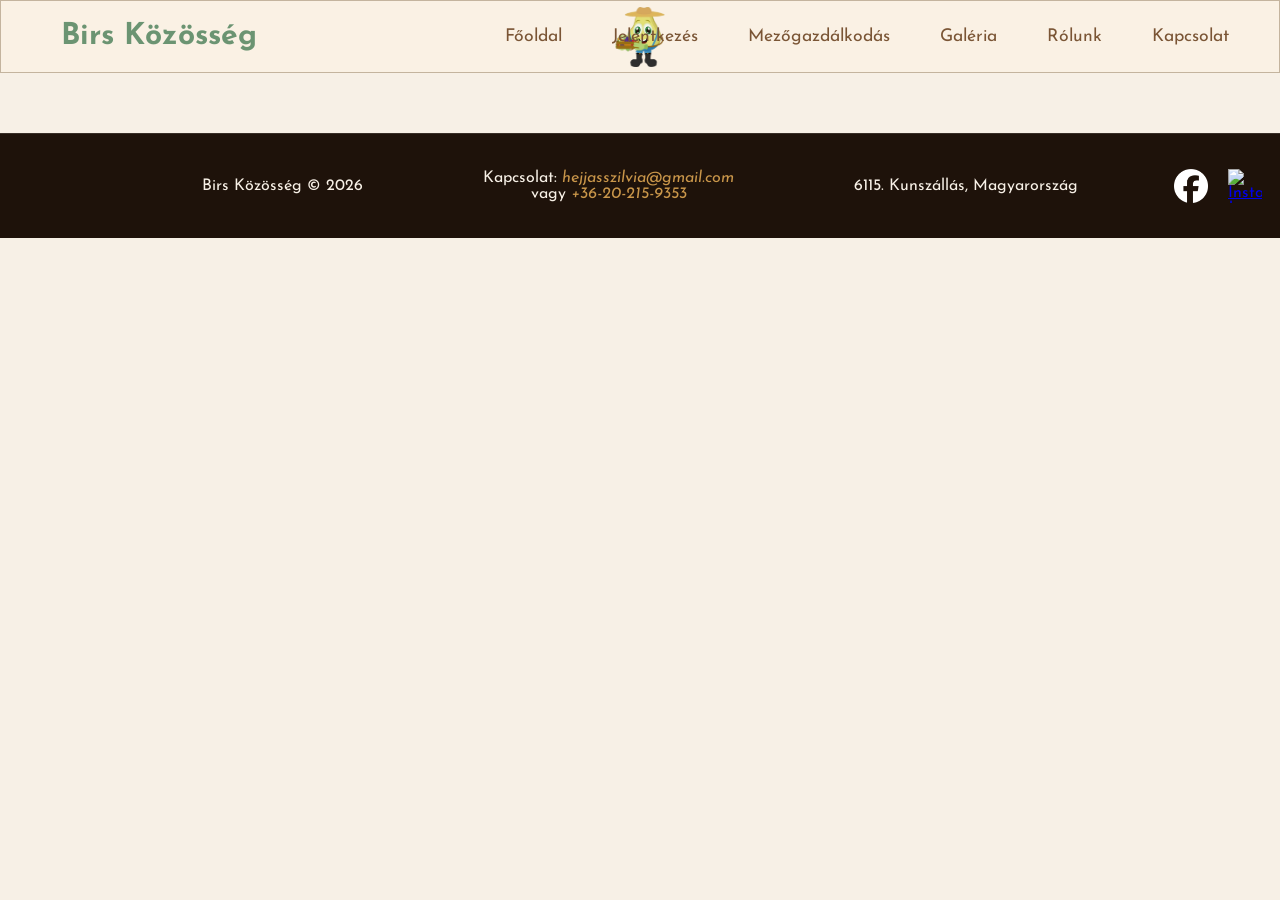
==== index.html @ 9a3b06ae "asd" ====
<!DOCTYPE html>
<html lang="en">
<head>
    <meta charset="UTF-8">
    <meta name="viewport" content="width=device-width, initial-scale=1.0">  

    <link rel="preconnect" href="https://fonts.googleapis.com">
    <link rel="preconnect" href="https://fonts.gstatic.com" crossorigin>
    <link href="https://fonts.googleapis.com/css2?family=Cormorant+Garamond:ital,wght@0,300..700;1,300..700&family=Josefin+Sans:ital,wght@0,100..700;1,100..700&display=swap" rel="stylesheet">

    <link rel="stylesheet" href="style.css">
    <script src="script.js"></script>
    <link rel="shortcut icon" href="img/logoszel.png" type="image/x-icon">

    <title>Birs Közösség</title>
</head>
<body>
    <header>
        <a class="header-bal" href="index.html">
            Birs Közösség
        </a>
        
    <a href="index.html">
    <img src="img/logoszel.png" alt="logo">
    </a>
    
    <button class="nav-toggle" aria-expanded="false" aria-controls="main-nav" type="button">
        <span class="sr-only">Toggle navigation</span>
        <img src="img/menu.svg" alt="Menu" width="35" height="35">
    </button>
   
   <ul class="nav" id="main-nav">
        <li><a href="index.html">Főoldal</a></li>
        <li><a href="jelentkezes.html">Jelentkezés</a></li>
        <li><a href="mezo.html">Mezőgazdálkodás</a></li>
        <li><a href="galeria.html">Galéria</a></li>
        <li><a href="rolunk.html">Rólunk</a></li>
        <li><a href="kapcsolat.html">Kapcsolat</a></li>
    </ul>

    </header>

    <footer class="site-footer">
        <div class="footer-content">
            <p>Birs Közösség &copy; 2026</p>
            <p>Kapcsolat: <span style="font-style: italic; color: var(--straw);">hejjasszilvia@gmail.com</span><br> vagy <span style="font-style: italic; color: var(--straw);"> +36-20-215-9353</span></p>
            <p>6115. Kunszállás, Magyarország</p>
        </div>
        <div class="footer-social">
            <a href="https://www.facebook.com/groups/141650276009754/" target="_blank" rel="noopener noreferrer">
                <img src="img/facebook-app-round-white-icon.webp" alt="Facebook logo">
            </a>
            <a href="https://www.instagram.com/birskozosseg/" target="_blank" rel="noopener noreferrer">
                <img src="img/instagram-white-icon.webp" alt="Instagram logo">
            </a>
        </div>
    </footer>
</body>
</html>
---- style.css ----
:root {
    --soil: #1e120a;
    --bark: #3f2510;
    --clay: #7a5535;
    --straw: #c9964a;
    --cream: #f7f0e6;
    --sage: #6b9472;
    --meadow: #3d6e4e;
    --meadow2: #233d2c;
    --mist: #dde8e0;
    --dusk: #c4b49e;
    --white: #fdfaf6;
}

body{
    background-color: var(--cream);
    margin: 0px;
    /* font-family: 'Cormorant Garamond', serif;
    font-style: italic; */
    font-family: "Josefin Sans", sans-serif;
}

header{
    position: relative;
    background: #faf1e4;
    backdrop-filter: blur(10px);
    border: 1px solid var(--dusk);
    padding: 20px 40px;
    display: flex;
    justify-content: space-between;
    align-items: center;
}

header .nav {
    font-size: 1.1rem;
    z-index: 1;
    margin: 0;
    padding: 0;
    list-style: none;
    display: flex;
    gap: 30px;
}

header .nav li a {
    padding: 5px 10px;
    border-radius: 7px;
    text-decoration: none;
    color: var(--clay);
    transition: .5s cubic-bezier(0.075, 0.82, 0.165, 1);
}

header .nav li a:hover {
    background-color: var(--clay);
    color: var(--white);
}

header img {
    position: absolute;
    left: 50%;
    top: 50%;
    transform: translate(-50%, -50%);
    height: 60px;
}

header .header-bal:any-link{
    font-weight: bold;
    z-index: 1;
    padding-left: 20px;
    display: flex;
    flex-direction: row;
    gap: 40px;
    font-size: 30px;
    color: var(--sage);
    margin: 0px;
    text-decoration: none;
    transition: .5s cubic-bezier(0.075, 0.82, 0.165, 1);
}

header .header-bal:any-link:hover{
    color: var(--clay);
}

header .p-bal {
    font-weight: bold;
    z-index: 1;
    padding-left: 20px;
    display: flex;
    flex-direction: row;
    gap: 40px;
    font-size: 15px;
    color: var(--sage);
    margin: 0px;
}

header .nav-toggle {
    display: none;
    border: none;
    background: transparent;
    padding: 10px;
    cursor: pointer;
    z-index: 2;
}

header .nav-toggle img {
    display: block;
    width: 35px;
    height: 35px;
    object-fit: contain;
}

.sr-only {
    position: absolute;
    width: 1px;
    height: 1px;
    padding: 0;
    margin: -1px;
    overflow: hidden;
    clip: rect(0, 0, 0, 0);
    white-space: nowrap;
    border: 0;
}

.atadopontok{
    max-width: 800px;
    margin-top: 50px;
    margin-left: auto;
    margin-right: auto;
}

.atadopontok h1{
    font-size: 30px;
    font-weight: bold;
    color: var(--straw);
    margin-bottom: 20px;
    text-align: center;
}
.atadopontok li{
    margin-bottom: 14px;

}
.atadopontok li a:any-link{
    font-size: 17px;
    font-weight: bold;
    text-decoration: none;
    color: var(--bark);
    transition: .5s cubic-bezier(0.075, 0.82, 0.165, 1);
}

.jelentkezes{
    color: var(--meadow2);
    
    max-width: 60%;
    margin-top: 70px;
    margin-left: auto;
    margin-right: auto;
}

.jelentkezes h1{
    font-size: 28px;
    font-weight: bold;
    color: var(--bark);
    margin-bottom: 10px;
    text-align: center;
}

.jelentkezes p{
    font-size: 20px;
    color: var(--bark);
    margin-bottom: 10px;
    text-align: justify;
}

.gallery-section {
    max-width: 1200px;
    margin: 0 auto;
    padding: 40px 20px;
}

.gallery-header {
    text-align: center;
    margin-bottom: 32px;
}

.gallery-header h1 {
    font-size: 36px;
    color: var(--meadow);
    margin-bottom: 12px;
}

.gallery-header p {
    font-size: 18px;
    color: var(--bark);
    max-width: 760px;
    margin: 0 auto;
}

.gallery-grid {
    display: grid;
    grid-template-columns: repeat(auto-fit, minmax(220px, 1fr));
    gap: 18px;
}

.gallery-item {
    font-style: italic;
    background: var(--cream);
    border: 2px solid var(--dusk);
    border-radius: 20px;
    overflow: hidden;
    cursor: pointer;
    text-align: left;
    padding: 0;
    display: flex;
    flex-direction: column;
    transition: transform 0.5s cubic-bezier(0.075, 0.82, 0.165, 1), box-shadow 0.4s cubic-bezier(0.075, 0.82, 0.165, 1);
}

.gallery-item:hover {
    transform: translateY(-4px);
    box-shadow: 0 16px 30px rgba(0, 0, 0, 0.12);
}

.gallery-item img {
    width: 100%;
    height: 190px;
    object-fit: cover;
    display: block;
}

.gallery-item-caption {
    padding: 14px 16px;
    font-size: 16px;
    color: var(--bark);
    background: var(--white);
}

.gallery-modal {
    position: fixed;
    inset: 0;
    display: none;
    justify-content: center;
    align-items: center;
    z-index: 999;
}

.gallery-modal.open {
    display: flex;
}

.gallery-modal-backdrop {
    position: absolute;
    inset: 0;
    background: rgba(15, 12, 8, 0.85);
}

.gallery-modal-content {
    position: relative;
    width: min(100%, 980px);
    max-height: 90vh;
    z-index: 1;
    display: flex;
    flex-direction: column;
    gap: 14px;
}

.gallery-modal img {
    width: 100%;
    max-height: 75vh;
    object-fit: contain;
    border-radius: 20px;
    background: #000;
}

.gallery-modal-close {
    position: absolute;
    top: -50px;
    right: -50px;
    background: rgba(255, 255, 255, 0.14);
    color: var(--cream);
    border: none;
    font-size: 23px;
    width: 48px;
    height: 48px;
    border-radius: 50%;
    cursor: pointer;
    z-index: 2;
}

.gallery-modal-controls {
    display: flex;
    align-items: center;
    justify-content: space-between;
    gap: 12px;
}

.gallery-modal-caption {
    flex: 1;
    color: var(--cream);
    font-size: 18px;
    text-align: center;
    min-height: 42px;
}

.gallery-modal button {
    border: none;
    background: rgba(255,255,255,0.14);
    color: var(--cream);
    padding: 12px 18px;
    border-radius: 999px;
    cursor: pointer;
    transition: background 0.2s ease;
}

.gallery-modal button:hover {
    background: rgba(255,255,255,0.22);
}

#leaflet-js-map {
    margin-left: auto;
    margin-right: auto;
    width: 400px;
    height: 400px;
    margin-top: 30px;
    margin-bottom: 30px;
    border-radius: 30px;
    box-shadow: 0px 0px 20px rgba(0, 0, 0, 0.3);
}

.site-footer {
    position: relative;
    margin-top: 60px;
    background-color: var(--soil);
    color: var(--cream);
    padding: 20px 18px;
    text-align: center;
    border-top: 1px solid rgba(255, 255, 255, 0.12);
}

.site-footer .footer-content {
    display: flex;
    flex-direction: row;
    gap: 120px;
    align-items: center;
    justify-content: center;
}

.footer-social {
    position: absolute;
    top: 50%;
    right: 18px;
    transform: translateY(-50%);
    display: flex;
    flex-direction: row;
    gap: 20px;
}

.footer-social a {
    display: inline-flex;
    width: 34px;
    height: 34px;
}

.footer-social img {
    width: 100%;
    height: 100%;
    object-fit: contain;
    display: block;
}

.site-footer p:hover {
    color: var(--dusk);
}

.kertlat {
    display: flex;
    align-items: center;
    gap: 30px;
    flex-wrap: wrap;
    max-width: 1200px;
    margin: 0 auto;
    padding: 30px 20px;
}

.kertlat .jelentkezes {
    flex: 1 1 320px;
    min-width: 280px;
}

.kertlat img {
    flex: 1 1 320px;
    max-width: 600px;
    width: 100%;
    border-radius: 15px;
    height: auto;
    display: block;
    margin: 0 auto;
}

@media (max-width: 860px) {
    .gallery-item img {
        height: 160px;
    }

    .gallery-modal-content {
        width: 100%;
        padding: 16px;
    }

    .gallery-modal button {
        padding: 10px 14px;
        font-size: 14px;
    }
}

@media (max-width: 600px) {
    .gallery-grid {
        grid-template-columns: 1fr;
    }

    .gallery-modal-controls {
        flex-direction: column;
        align-items: stretch;
        margin-left: auto;
        margin-right: auto;
        width: 25%;
    }
}

@media (max-width: 1000px) {
    header {
        padding: 20px;
        flex-wrap: wrap;
        align-items: flex-start;
        gap: 20px;
    }

    header > div {
        order: 1;
    }

    header .header-bal:any-link {
        font-size: 24px;
        padding-left: 0;
        gap: 20px;
        margin-top: 18px;
        order: 1;
        
    }

    header .p-bal {
        order: 1;
        margin-top: 0px;
        padding-left: 0;
    }

    header > a:has(img) {
        order: 0;
    }

    header img {
        position: static;
        transform: none;
        height: 50px;
        order: 3;
    }

    header .nav-toggle {
        display: flex;
        order: 2;
        margin-left: auto;
    }

    header .nav {
        width: 100%;
        display: none;
        flex-direction: column;
        gap: 12px;
        margin: 0;
        padding: 10px 0 0;
        order: 4;
        border-top: 1px solid var(--dusk);
    }

    header .nav.open {
        display: flex;
    }

    header .nav li a {
        display: block;
        width: 100%;
        padding: 10px 12px;
    }

    .atadopontok{
        max-width: 90%;
        margin-top: 30px;
    }

    .jelentkezes{
    max-width: 90%;
    }

    .site-footer {
        padding: 18px 14px;
    }

    .site-footer .footer-content {
        flex-direction: column;
        gap: 12px;
    }

    .footer-social {
        gap: 30px;
        flex-direction: column;
    }

    .kertlat {
        flex-direction: column;
        align-items: stretch;
    }

    .kertlat .jelentkezes,
    .kertlat img {
        width: 100%;
    }
}
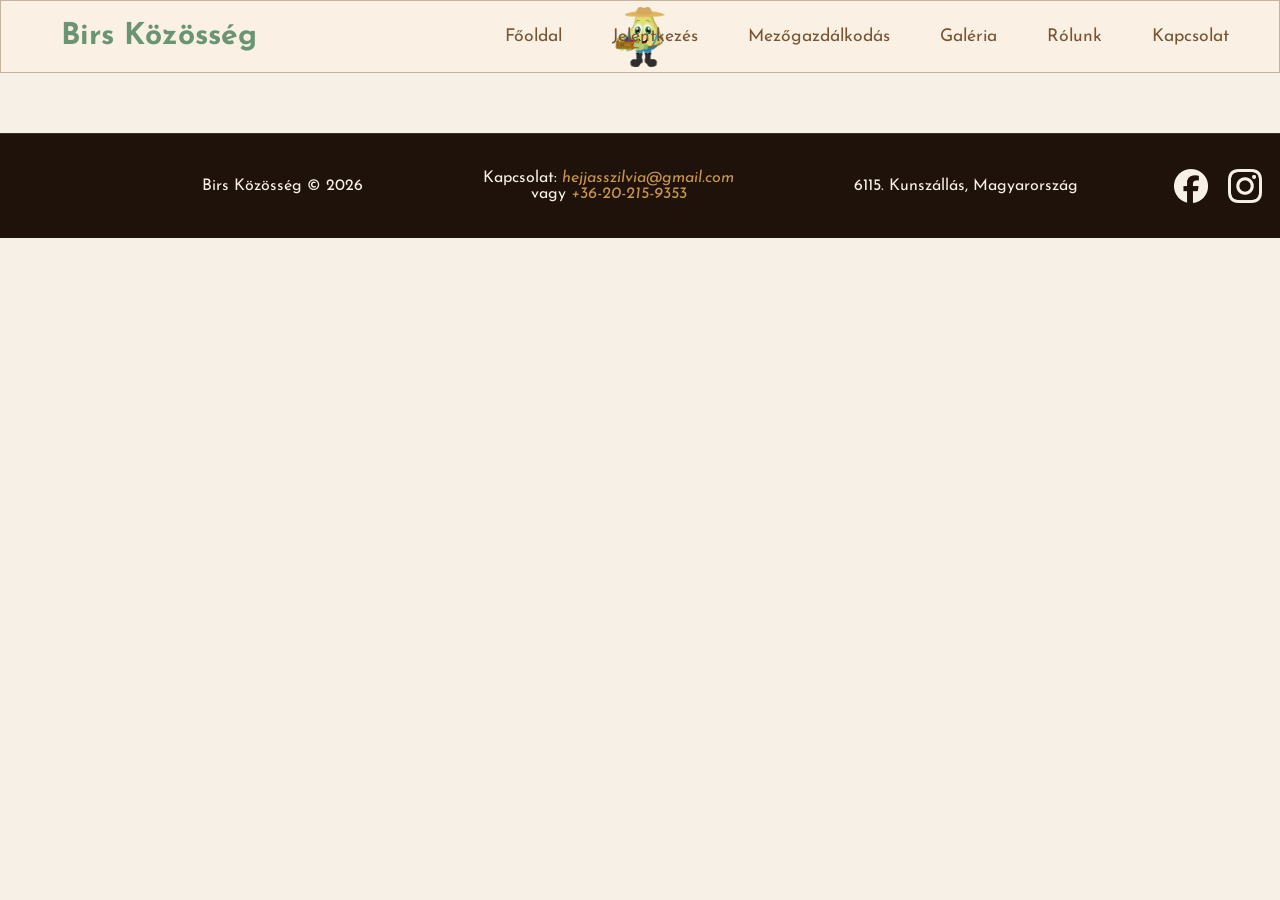
==== commit 6abbc590: "asd" ====
--- a/index.html
+++ b/index.html
@@ -3,6 +3,8 @@
 <head>
     <meta charset="UTF-8">
     <meta name="viewport" content="width=device-width, initial-scale=1.0">  
+    <meta name="description" content="A Birs Közösség hivatalos weboldala, ahol információkat találhatsz a közösségi mezőgazdaság rejtelmeiről, jelentkezési lehetőségekről és kapcsolatba léphetsz velünk.">
+    <meta name="keywords" content="Birs Közösség, Kovács Tibor, közösségi mezőgazdaság, közösségi mezőgazdálkodás, jelentkezés, kapcsolat, galéria, mezőgazdálkodás, birs, Birs, zöldség, gyümölcs, fenntarthatóság, közösség, Kunszállás, Magyarország, birskozosseg, Héjjas, Szilvia, közösségi kert, helyi termelés, bio, organikus, egészséges életmód, környezetvédelem, fenntartható mezőgazdaság, közösségi támogatás, helyi élelmiszer, Héjjas Szilvia, Tudatos Vásárlók">
 
     <link rel="preconnect" href="https://fonts.googleapis.com">
     <link rel="preconnect" href="https://fonts.gstatic.com" crossorigin>
--- a/style.css
+++ b/style.css
@@ -15,9 +15,24 @@
 body{
     background-color: var(--cream);
     margin: 0px;
-    /* font-family: 'Cormorant Garamond', serif;
-    font-style: italic; */
     font-family: "Josefin Sans", sans-serif;
+}
+
+.c{
+    font-family: 'Cormorant Garamond', serif;
+    font-style: italic;
+}
+
+::selection {
+    background: var(--clay);
+    color: var(--white);
+    text-shadow:none;
+}
+
+::-moz-selection {
+    background: var(--clay);
+    color: var(--white);
+    text-shadow:none;
 }
 
 header{
@@ -164,6 +179,30 @@
 }
 
 .jelentkezes p{
+    font-size: 20px;
+    color: var(--bark);
+    margin-bottom: 10px;
+    text-align: justify;
+}
+
+.rolunk{
+    color: var(--meadow2);
+    
+    max-width: 80%;
+    margin-top: 70px;
+    margin-left: auto;
+    margin-right: auto;
+}
+
+.rolunk h1{
+    font-size: 28px;
+    font-weight: bold;
+    color: var(--bark);
+    margin-bottom: 10px;
+    text-align: center;
+}
+
+.rolunk p{
     font-size: 20px;
     color: var(--bark);
     margin-bottom: 10px;
@@ -300,6 +339,10 @@
     min-height: 42px;
 }
 
+.gallery-next{
+    margin-bottom: 0px;
+}
+
 .gallery-modal button {
     border: none;
     background: rgba(255,255,255,0.14);
@@ -325,6 +368,18 @@
     box-shadow: 0px 0px 20px rgba(0, 0, 0, 0.3);
 }
 
+.googlemap{
+    margin-left: auto;
+    margin-right: auto;
+}
+
+.googlemap iframe {
+    width: 100%;
+    height: 450px;
+    border: 0;
+    box-shadow: 0px 0px 20px rgba(0, 0, 0, 0.3);
+}
+
 .site-footer {
     position: relative;
     margin-top: 60px;
@@ -359,6 +414,10 @@
     height: 34px;
 }
 
+.footer-social a:hover {
+    filter: brightness(0.8) saturate(3);
+}
+
 .footer-social img {
     width: 100%;
     height: 100%;
@@ -395,6 +454,37 @@
     margin: 0 auto;
 }
 
+.cikkek {
+    max-width: 800px;
+    margin: 0 auto;
+    padding: 40px 20px;
+}
+.cikkek h1 {
+    font-size: 28px;
+    color: var(--meadow);
+    margin-bottom: 20px;
+    text-align: center;
+}
+
+.cikkek ul{
+    padding-left: 10px;
+}
+
+.cikkek li{
+    margin-bottom: 15px;
+    text-align: justify;
+}
+.cikkek a{
+    font-size: 18px;
+    text-decoration: none;
+    color: var(--straw);
+    font-weight: bold;
+}
+
+.cikkek a:hover{
+    color: var(--meadow);
+}
+
 @media (max-width: 860px) {
     .gallery-item img {
         height: 160px;
@@ -409,6 +499,8 @@
         padding: 10px 14px;
         font-size: 14px;
     }
+
+
 }
 
 @media (max-width: 600px) {
@@ -422,6 +514,10 @@
         margin-left: auto;
         margin-right: auto;
         width: 25%;
+    }
+
+    .gallery-next{
+        margin-bottom: 110px;
     }
 }
 
@@ -522,9 +618,66 @@
     .kertlat img {
         width: 100%;
     }
-}
-
-
-
-
-
+
+    .googlemap{
+        width: 95%;
+
+        margin-left: auto;
+        margin-right: auto;
+    }
+    .googlemap iframe {
+        height: 350px;
+        border-radius: 15px;
+    }
+
+}
+
+.rolunkimg {
+    display: flex;
+    flex-wrap: wrap;
+    justify-content: center;
+    gap: 20px;
+    max-width: 900px;
+    margin: 40px auto;
+}
+
+.rolunkimg img {
+    width: calc(50% - 10px);
+    max-width: 420px;
+    height: auto;
+    border-radius: 15px;
+    object-fit: cover;
+}
+
+.moved-image {
+    display: flex;
+    justify-content: center;
+    margin-top: 50px;
+}
+
+.moved-image img {
+    width: 100%;
+    max-width: 620px;
+    border-radius: 15px;
+    height: auto;
+    object-fit: cover;
+    display: block;
+}
+
+
+@media (max-width: 680px) {
+    .rolunkimg {
+        flex-direction: column;
+        align-items: center;
+        gap: 14px;
+    }
+
+    .rolunkimg img {
+        width: 100%;
+        max-width: 420px;
+    }
+}
+
+
+
+
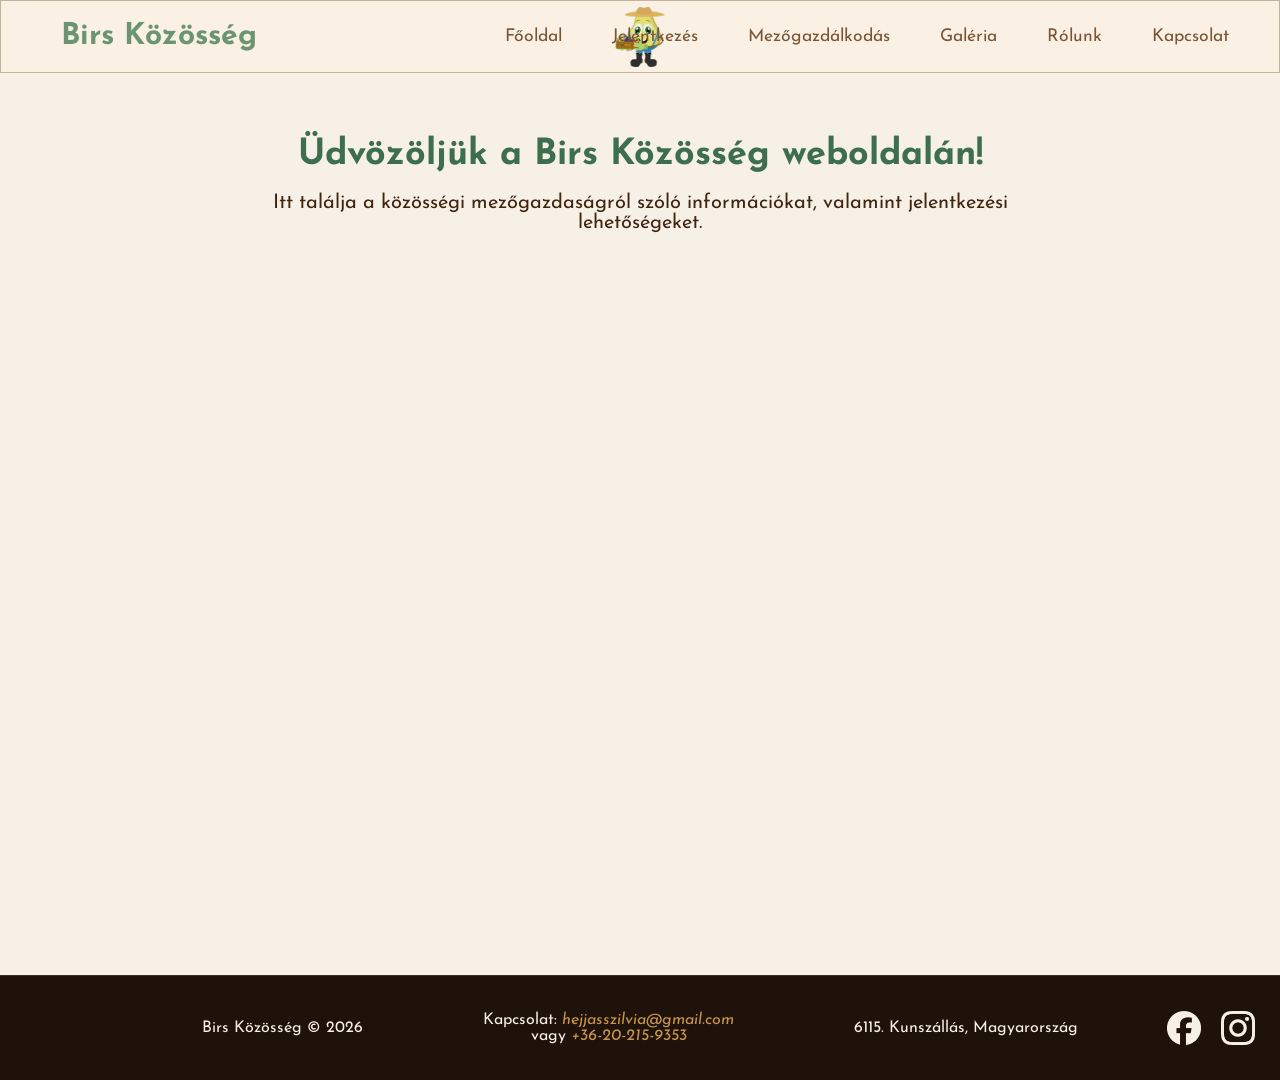
==== commit 603c2d15: "asd" ====
--- a/index.html
+++ b/index.html
@@ -42,6 +42,12 @@
 
     </header>
 
+    <main class="home">
+        <h1>Üdvözöljük a Birs Közösség weboldalán!</h1>
+        <p>Itt találja a közösségi mezőgazdaságról szóló információkat, valamint jelentkezési lehetőségeket.</p>
+    </main>
+
+
     <footer class="site-footer">
         <div class="footer-content">
             <p>Birs Közösség &copy; 2026</p>
--- a/style.css
+++ b/style.css
@@ -12,6 +12,47 @@
     --white: #fdfaf6;
 }
 
+@keyframes fadeInUp {
+    from {
+        opacity: 0;
+        transform: translateY(30px);
+    }
+    to {
+        opacity: 1;
+        transform: translateY(0);
+    }
+}
+
+.ease-in {
+    animation: fadeInUp 0.4s ease-in-out forwards;
+}
+
+.ease-in {
+    animation-delay:calc(var(--animation-delay, 0s) / 4);
+}
+
+::-webkit-scrollbar {
+  background: var(--dusk);
+  width: 12px;
+  height: 14px;
+}
+
+::-webkit-scrollbar-button {
+  background: var(--bark);
+}
+
+::-webkit-scrollbar-thumb {
+  background: var(--bark);
+  border-radius: 10px;
+}
+
+::-webkit-scrollbar-thumb:hover {
+  border: var(--clay) 3px solid;
+  cursor: pointer;
+}
+
+
+
 body{
     background-color: var(--cream);
     margin: 0px;
@@ -22,6 +63,8 @@
     font-family: 'Cormorant Garamond', serif;
     font-style: italic;
 }
+
+
 
 ::selection {
     background: var(--clay);
@@ -158,13 +201,16 @@
     font-weight: bold;
     text-decoration: none;
     color: var(--bark);
-    transition: .5s cubic-bezier(0.075, 0.82, 0.165, 1);
+}
+
+.atadopontok li a:hover{
+    color: var(--clay);
 }
 
 .jelentkezes{
     color: var(--meadow2);
     
-    max-width: 60%;
+    max-width: 1000px;
     margin-top: 70px;
     margin-left: auto;
     margin-right: auto;
@@ -174,7 +220,7 @@
     font-size: 28px;
     font-weight: bold;
     color: var(--bark);
-    margin-bottom: 10px;
+    margin-bottom: 20px;
     text-align: center;
 }
 
@@ -207,6 +253,11 @@
     color: var(--bark);
     margin-bottom: 10px;
     text-align: justify;
+}
+
+.rolunk a:any-link{
+    color: var(--meadow2);
+    text-decoration: none;
 }
 
 .gallery-section {
@@ -306,7 +357,7 @@
     max-height: 75vh;
     object-fit: contain;
     border-radius: 20px;
-    background: #000;
+    background: rgba(0, 0, 0, 0.76);
 }
 
 .gallery-modal-close {
@@ -314,14 +365,21 @@
     top: -50px;
     right: -50px;
     background: rgba(255, 255, 255, 0.14);
-    color: var(--cream);
     border: none;
-    font-size: 23px;
     width: 48px;
     height: 48px;
     border-radius: 50%;
     cursor: pointer;
     z-index: 2;
+}
+
+.gallery-modal-close img {
+    width: 120%;
+    height: 120%;
+    transform: translate(-5%, -5%);
+    object-fit: contain;
+    display: block;
+    background: transparent;
 }
 
 .gallery-modal-controls {
@@ -360,8 +418,8 @@
 #leaflet-js-map {
     margin-left: auto;
     margin-right: auto;
-    width: 400px;
-    height: 400px;
+    max-width: 400px;
+    height: 400px;  
     margin-top: 30px;
     margin-bottom: 30px;
     border-radius: 30px;
@@ -381,8 +439,6 @@
 }
 
 .site-footer {
-    position: relative;
-    margin-top: 60px;
     background-color: var(--soil);
     color: var(--cream);
     padding: 20px 18px;
@@ -401,7 +457,7 @@
 .footer-social {
     position: absolute;
     top: 50%;
-    right: 18px;
+    right: 25px;
     transform: translateY(-50%);
     display: flex;
     flex-direction: row;
@@ -427,6 +483,21 @@
 
 .site-footer p:hover {
     color: var(--dusk);
+}
+
+@media (min-width: 1001px) {
+    body {
+        min-height: 100vh;
+        position: relative;
+        padding-bottom:180px;
+    }
+
+    .site-footer {
+        position: absolute;
+        left: 0;
+        right: 0;
+        bottom: 0;
+    }
 }
 
 .kertlat {
@@ -445,7 +516,6 @@
 }
 
 .kertlat img {
-    flex: 1 1 320px;
     max-width: 600px;
     width: 100%;
     border-radius: 15px;
@@ -485,27 +555,182 @@
     color: var(--meadow);
 }
 
+.kapcssocial {
+    display: flex;
+    justify-content: center;
+    gap: 40px;
+    margin-top: 60px;
+    margin-bottom: 60px;
+}
+
+.kapcssocial img {
+    filter: brightness(0.7) invert(0) saturate(6);
+    width: 70px;
+    height: 70px;
+    object-fit: contain;
+    transition: transform 0.3s cubic-bezier(0.075, 0.82, 0.165, 1), filter 0.3s cubic-bezier(0.075, 0.82, 0.165, 1);
+}
+
+.kapcssocial img:hover {
+    filter: brightness(0.8) invert(0) saturate(8);
+}
+
+.mezo{
+    max-width: 1000px;
+    margin: 0 auto;
+    padding: 20px 20px;
+}
+
+.mezo h1 {
+    font-size: 50px;
+    color: var(--meadow);
+    margin-bottom: 45px;
+    text-align: center;
+}
+
+.mezo h2 {
+    font-size: 28px;
+    color: var(--bark);
+    margin-top: 70px;
+    margin-bottom: 30px;
+    text-align: center;
+}
+
+.mezo p {
+    font-size: 24px;
+    color: var(--bark);
+    margin-bottom: 10px;
+    text-align: justify;
+}
+
+.mezo ul {
+    margin-top: 30px;
+    padding-left: 20px;
+}
+
+.mezo li {
+    margin-bottom: 20px;
+    font-size: 20px;
+    color: var(--bark);
+}
+
+.mezo a {
+    color: var(--meadow);
+    text-decoration: none;
+    font-weight: bold;
+    transition: 0.3s cubic-bezier(0.075, 0.82, 0.165, 1);
+    background: transparent;
+    padding: 10px 12px;
+    border-radius: 10px;
+}
+
+.mezo a:hover {
+    background: var(--meadow2);
+    color: var(--sage);
+}
+
+.mezo iframe {
+    margin-top: 30px;
+    margin-bottom: 30px;
+    width: 100%;
+    aspect-ratio: 16 / 9;
+    border: 0;
+    box-shadow: 0px 5px 20px rgba(0, 0, 0, 0.3);
+    border-radius: 15px;
+}
+
+.mezo img{
+    margin-top: 30px;
+    margin-bottom: 30px;
+    width: 100%;
+    max-width: 600px;
+    height: auto;
+    border-radius: 15px;
+    display: block;
+    margin-left: auto;
+    margin-right: auto;
+    box-shadow: 5px 5px 20px rgba(0, 0, 0, 0.3);
+}
+
+.rolunkimg {
+    display: flex;
+    flex-wrap: wrap;
+    justify-content: center;
+    gap: 20px;
+    max-width: 900px;
+    margin: 40px auto;
+}
+
+.rolunkimg img {
+    width: calc(50% - 10px);
+    max-width: 420px;
+    height: auto;
+    border-radius: 15px;
+    object-fit: cover;
+}
+
+.moved-image {
+    display: flex;
+    justify-content: center;
+    margin-top: 50px;
+}
+
+.moved-image img {
+    width: 100%;
+    max-width: 620px;
+    border-radius: 15px;
+    height: auto;
+    object-fit: cover;
+    display: block;
+}
+
+.home {
+    max-width: 800px;
+    margin: 0 auto;
+    padding: 40px 20px;
+    text-align: center;
+}
+
+.home h1 {
+    font-size: 36px;
+    color: var(--meadow);
+    margin-bottom: 20px;
+}
+
+.home p {
+    font-size: 20px;
+    color: var(--bark);
+
+}
+
+
 @media (max-width: 860px) {
     .gallery-item img {
         height: 160px;
     }
 
+    .gallery-modal button {
+        padding: 10px 14px;
+        font-size: 14px;
+    }
+
+    .gallery-modal-caption {
+        width: 300%;    
+        transform: translateX(-33.3%);
+    }
+
+
+}
+
+@media (max-width: 600px) {
+    .gallery-grid {
+        grid-template-columns: 1fr;
+    }
+
     .gallery-modal-content {
         width: 100%;
         padding: 16px;
-    }
-
-    .gallery-modal button {
-        padding: 10px 14px;
-        font-size: 14px;
-    }
-
-
-}
-
-@media (max-width: 600px) {
-    .gallery-grid {
-        grid-template-columns: 1fr;
+        transform: translateY(60px);
     }
 
     .gallery-modal-controls {
@@ -519,6 +744,30 @@
     .gallery-next{
         margin-bottom: 110px;
     }
+
+    .gallery-modal-close {
+        top: -40px;
+        right: 15px;
+    }
+
+    .rolunkimg {
+        flex-direction: column;
+        align-items: center;
+        gap: 14px;
+        max-width: 100%;
+        padding: 0 20px;
+        box-sizing: border-box;
+    }
+
+    .rolunkimg img {
+        width: 100%;
+        max-width: none;
+    }
+
+    .mezo h2 {
+        text-align: center;
+    }
+
 }
 
 @media (max-width: 1000px) {
@@ -597,6 +846,7 @@
 
     .site-footer {
         padding: 18px 14px;
+        position: relative;
     }
 
     .site-footer .footer-content {
@@ -605,8 +855,13 @@
     }
 
     .footer-social {
-        gap: 30px;
+        position: absolute;
+        top: 50%;
+        right: 18px;
+        transform: translateY(-50%);
+        gap: 20px;
         flex-direction: column;
+        align-items: center;
     }
 
     .kertlat {
@@ -632,52 +887,6 @@
 
 }
 
-.rolunkimg {
-    display: flex;
-    flex-wrap: wrap;
-    justify-content: center;
-    gap: 20px;
-    max-width: 900px;
-    margin: 40px auto;
-}
-
-.rolunkimg img {
-    width: calc(50% - 10px);
-    max-width: 420px;
-    height: auto;
-    border-radius: 15px;
-    object-fit: cover;
-}
-
-.moved-image {
-    display: flex;
-    justify-content: center;
-    margin-top: 50px;
-}
-
-.moved-image img {
-    width: 100%;
-    max-width: 620px;
-    border-radius: 15px;
-    height: auto;
-    object-fit: cover;
-    display: block;
-}
-
-
-@media (max-width: 680px) {
-    .rolunkimg {
-        flex-direction: column;
-        align-items: center;
-        gap: 14px;
-    }
-
-    .rolunkimg img {
-        width: 100%;
-        max-width: 420px;
-    }
-}
-
-
-
-
+
+
+
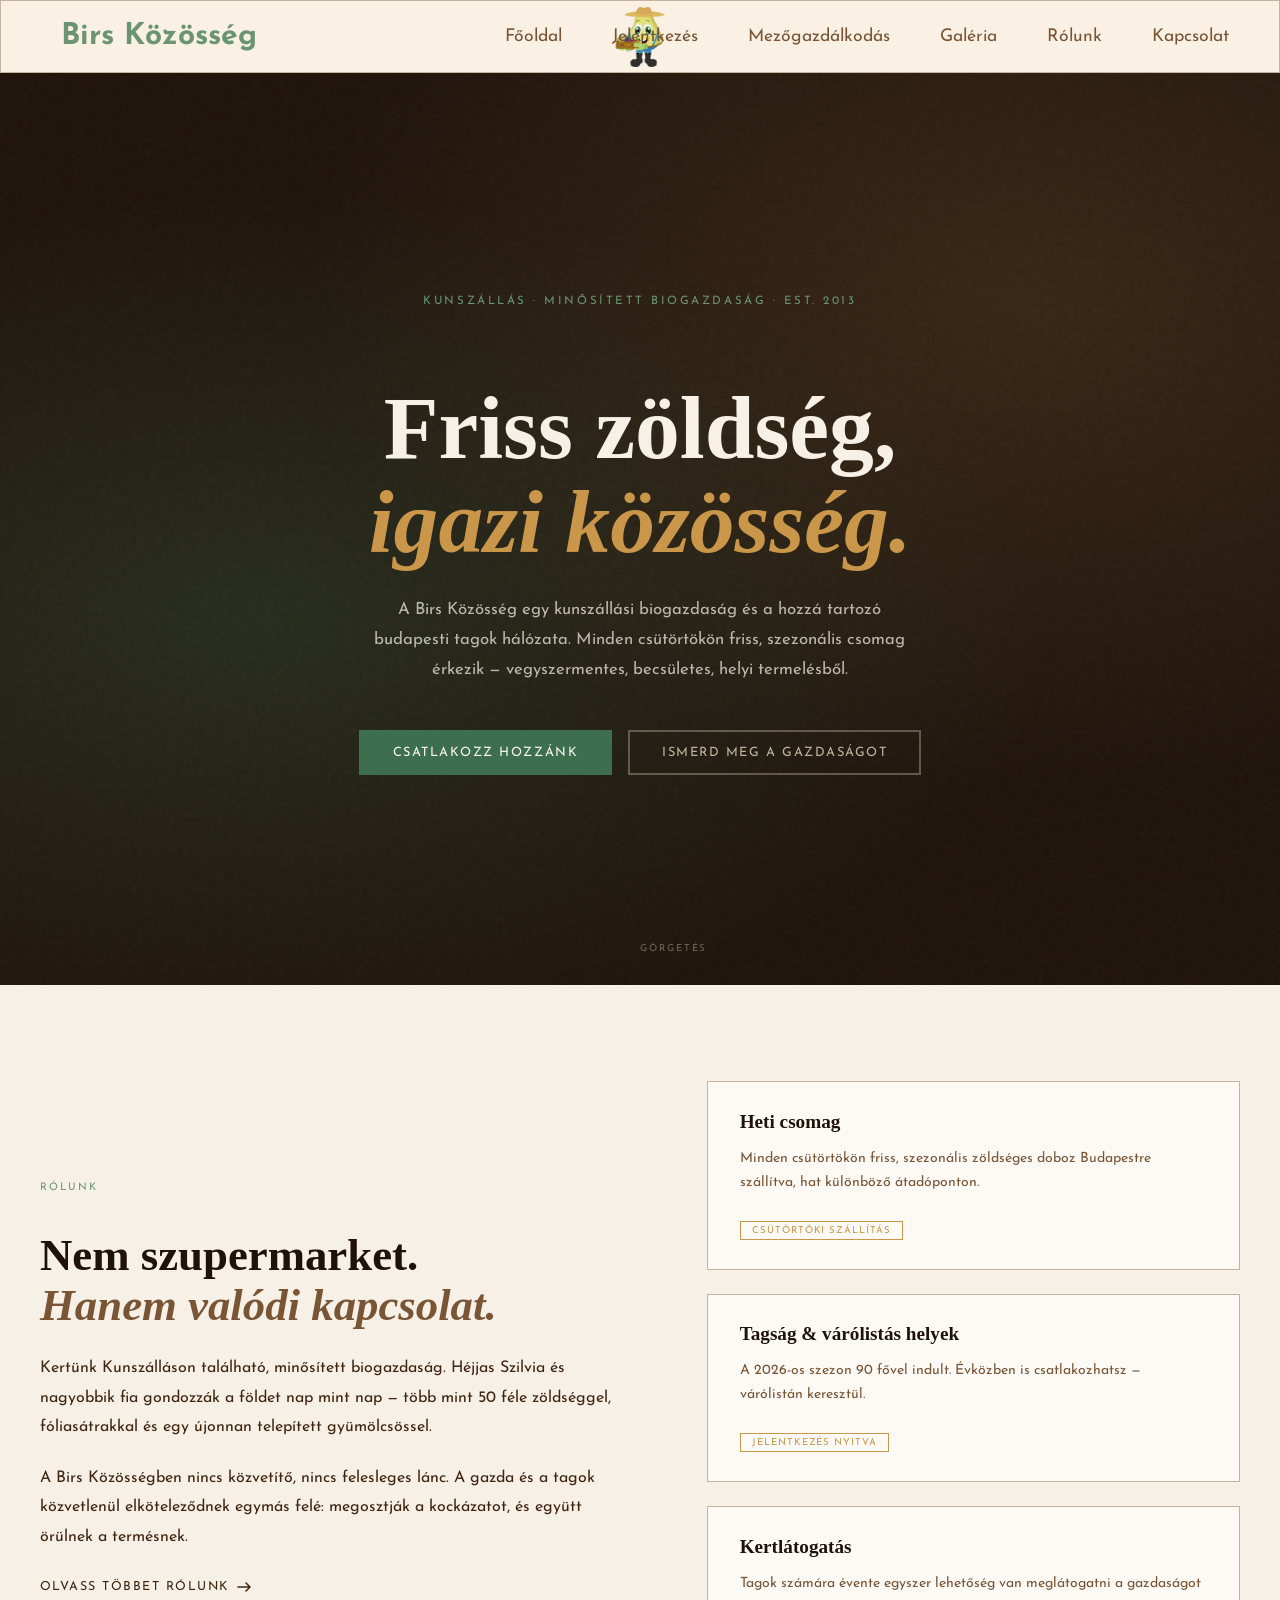
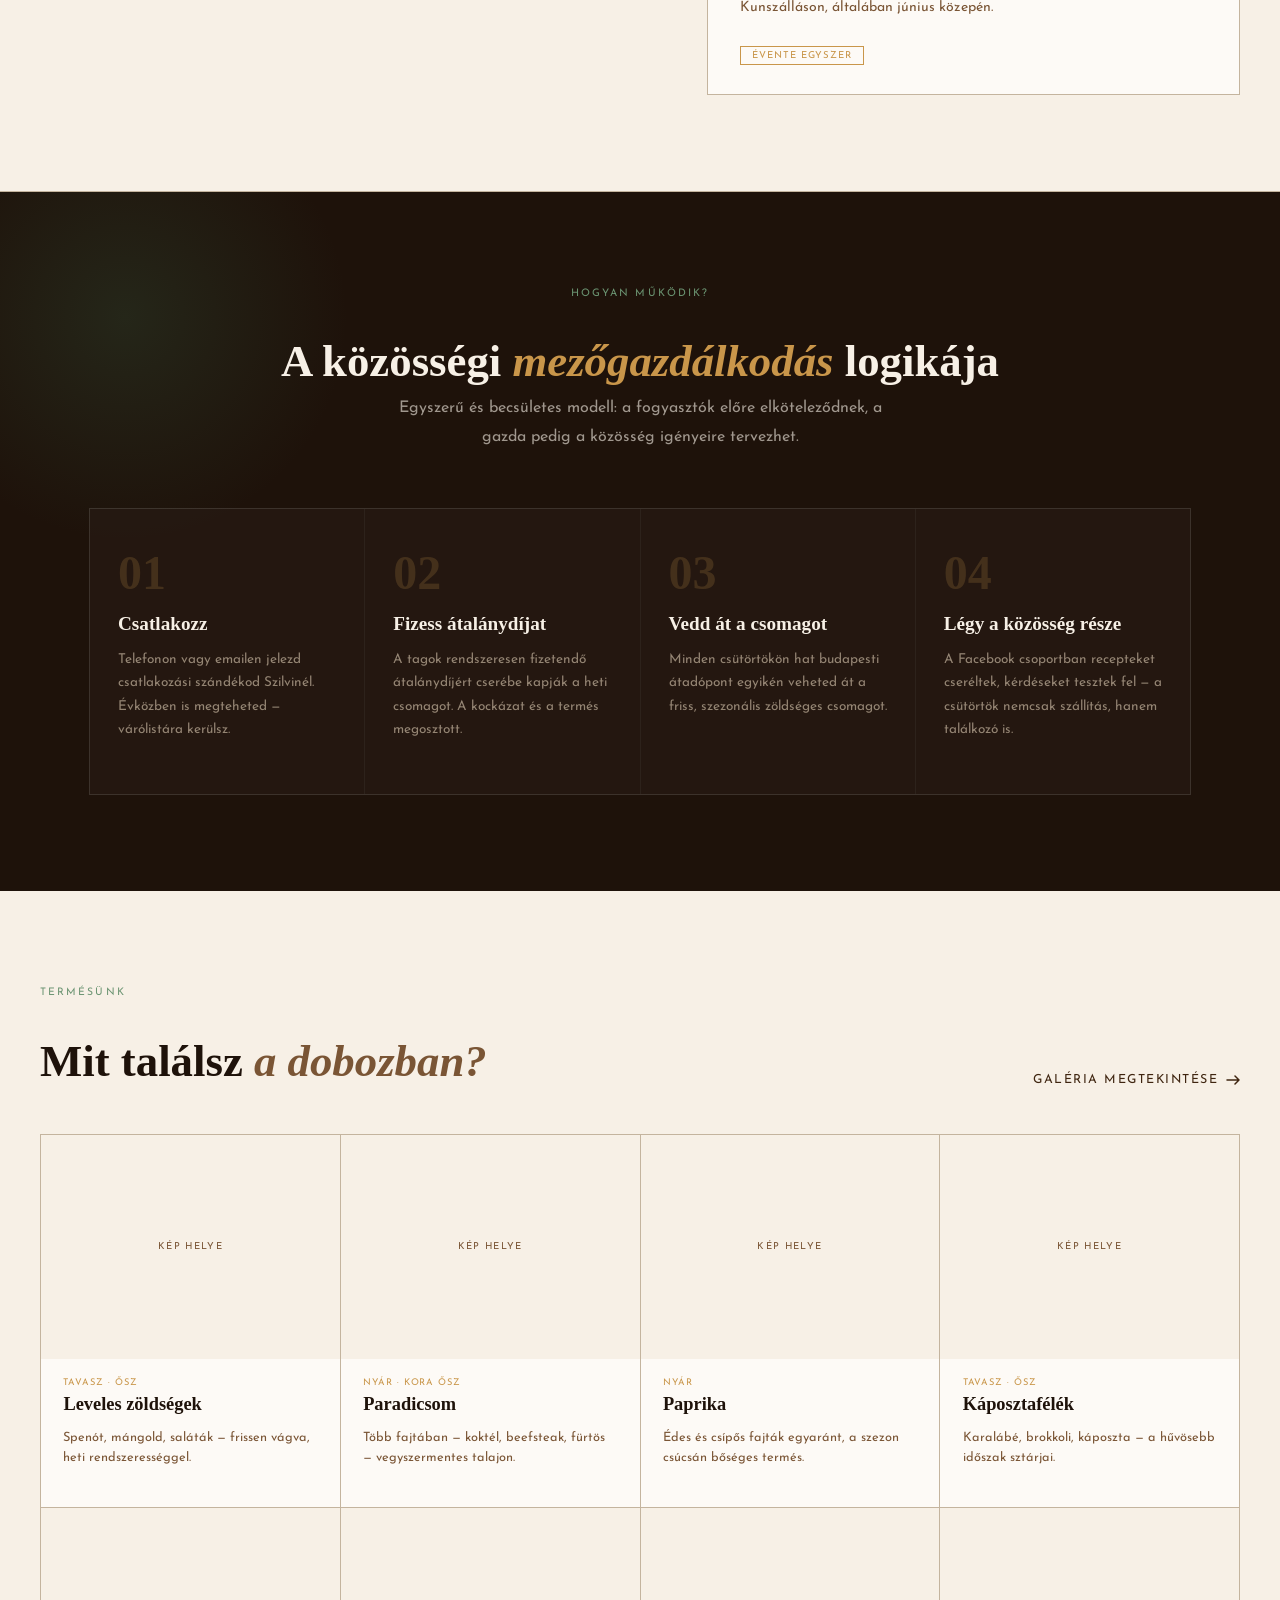
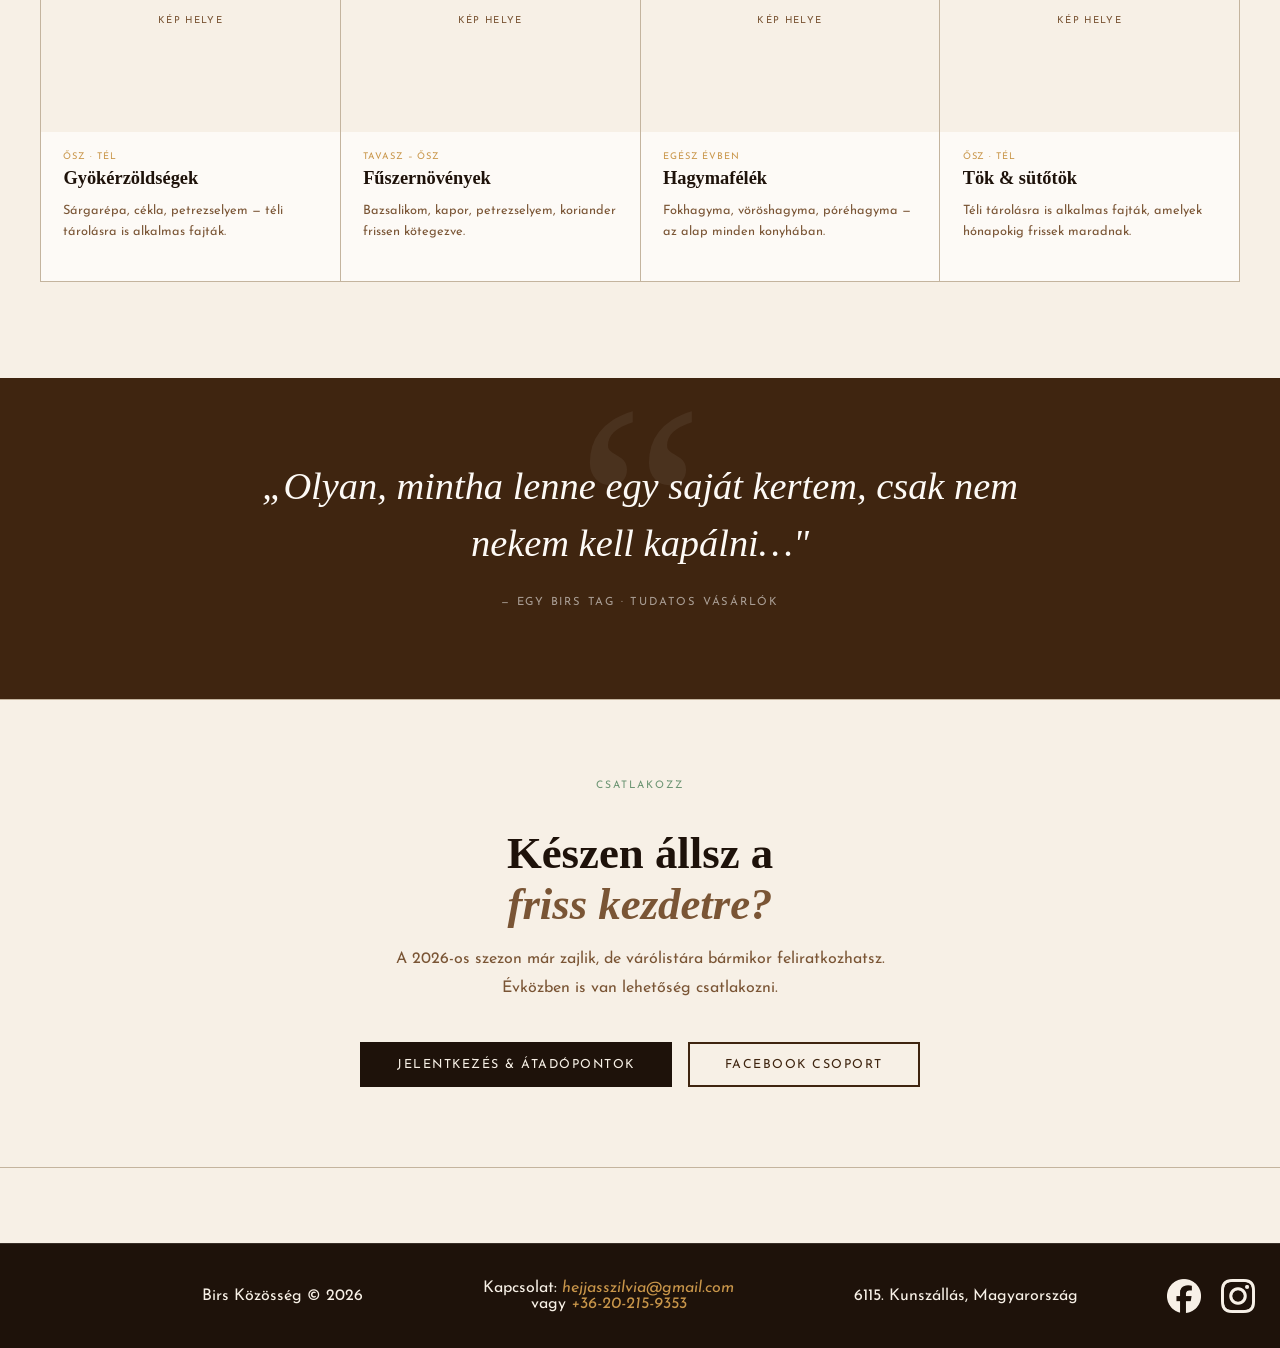
==== commit 2d5afb66: "hmm ai gyere ram vedd at a vezerlest te" ====
--- a/index.html
+++ b/index.html
@@ -1,8 +1,8 @@
 <!DOCTYPE html>
-<html lang="en">
+<html lang="hu">
 <head>
     <meta charset="UTF-8">
-    <meta name="viewport" content="width=device-width, initial-scale=1.0">  
+    <meta name="viewport" content="width=device-width, initial-scale=1.0">
     <meta name="description" content="A Birs Közösség hivatalos weboldala, ahol információkat találhatsz a közösségi mezőgazdaság rejtelmeiről, jelentkezési lehetőségekről és kapcsolatba léphetsz velünk.">
     <meta name="keywords" content="Birs Közösség, Kovács Tibor, közösségi mezőgazdaság, közösségi mezőgazdálkodás, jelentkezés, kapcsolat, galéria, mezőgazdálkodás, birs, Birs, zöldség, gyümölcs, fenntarthatóság, közösség, Kunszállás, Magyarország, birskozosseg, Héjjas, Szilvia, közösségi kert, helyi termelés, bio, organikus, egészséges életmód, környezetvédelem, fenntartható mezőgazdaság, közösségi támogatás, helyi élelmiszer, Héjjas Szilvia, Tudatos Vásárlók">
 
@@ -15,39 +15,987 @@
     <link rel="shortcut icon" href="img/logoszel.png" type="image/x-icon">
 
     <title>Birs Közösség</title>
+
+    <style>
+        /* ── HERO ── */
+        .hero {
+            position: relative;
+            min-height: 88vh;
+            background: var(--soil);
+            display: flex;
+            align-items: center;
+            justify-content: center;
+            overflow: hidden;
+            text-align: center;
+            padding: 60px 24px;
+        }
+
+        .hero::before {
+            content: '';
+            position: absolute;
+            inset: 0;
+            background:
+                radial-gradient(ellipse at 20% 60%, rgba(61,110,78,0.28) 0%, transparent 55%),
+                radial-gradient(ellipse at 80% 25%, rgba(201,150,74,0.15) 0%, transparent 50%);
+            pointer-events: none;
+        }
+
+        /* grain on hero */
+        .hero::after {
+            content: '';
+            position: absolute;
+            inset: 0;
+            background-image: url("data:image/svg+xml,%3Csvg viewBox='0 0 200 200' xmlns='http://www.w3.org/2000/svg'%3E%3Cfilter id='n'%3E%3CfeTurbulence type='fractalNoise' baseFrequency='0.75' numOctaves='4' stitchTiles='stitch'/%3E%3C/filter%3E%3Crect width='100%25' height='100%25' filter='url(%23n)' opacity='0.04'/%3E%3C/svg%3E");
+            pointer-events: none;
+            z-index: 1;
+        }
+
+        .hero-inner {
+            position: relative;
+            z-index: 2;
+            max-width: 820px;
+        }
+
+        .hero-eyebrow {
+            font-family: 'Josefin Sans', sans-serif;
+            font-size: 0.72rem;
+            letter-spacing: 0.22em;
+            text-transform: uppercase;
+            color: var(--sage);
+            margin-bottom: 1.4rem;
+            opacity: 0;
+            animation: hfadeUp 0.8s ease forwards 0.1s;
+        }
+
+        .hero-title {
+            font-family: 'Cormorant Garamond', serif;
+            font-size: clamp(3rem, 7vw, 6rem);
+            font-weight: 700;
+            line-height: 1.05;
+            color: var(--cream);
+            margin-bottom: 1.6rem;
+            opacity: 0;
+            animation: hfadeUp 0.9s ease forwards 0.3s;
+        }
+
+        .hero-title em {
+            font-style: italic;
+            color: var(--straw);
+        }
+
+        .hero-sub {
+            font-family: 'Josefin Sans', sans-serif;
+            font-size: 1.05rem;
+            line-height: 1.8;
+            color: rgba(247,240,230,0.72);
+            max-width: 54ch;
+            margin: 0 auto 2.8rem;
+            opacity: 0;
+            animation: hfadeUp 0.9s ease forwards 0.5s;
+        }
+
+        .hero-btns {
+            display: flex;
+            gap: 1rem;
+            justify-content: center;
+            flex-wrap: wrap;
+            opacity: 0;
+            animation: hfadeUp 0.9s ease forwards 0.7s;
+        }
+
+        .btn-primary {
+            background: var(--meadow);
+            color: var(--white);
+            font-family: 'Josefin Sans', sans-serif;
+            font-size: 0.8rem;
+            letter-spacing: 0.12em;
+            text-transform: uppercase;
+            text-decoration: none;
+            padding: 0.85rem 2rem;
+            border: 2px solid var(--meadow);
+            transition: background 0.3s, color 0.3s, transform 0.2s;
+            display: inline-block;
+        }
+
+        .btn-primary:hover {
+            background: transparent;
+            color: var(--sage);
+            transform: translateY(-2px);
+        }
+
+        .btn-outline {
+            background: transparent;
+            color: var(--dusk);
+            font-family: 'Josefin Sans', sans-serif;
+            font-size: 0.8rem;
+            letter-spacing: 0.12em;
+            text-transform: uppercase;
+            text-decoration: none;
+            padding: 0.85rem 2rem;
+            border: 2px solid rgba(196,180,158,0.4);
+            transition: border-color 0.3s, color 0.3s, transform 0.2s;
+            display: inline-block;
+        }
+
+        .btn-outline:hover {
+            border-color: var(--dusk);
+            color: var(--cream);
+            transform: translateY(-2px);
+        }
+
+        .hero-scroll {
+            position: absolute;
+            bottom: 2rem;
+            left: 50%;
+            transform: translateX(-50%);
+            z-index: 2;
+            display: flex;
+            flex-direction: column;
+            align-items: center;
+            gap: 0.4rem;
+            opacity: 0;
+            animation: hfadeUp 1s ease forwards 1.1s;
+        }
+
+        .hero-scroll span {
+            font-family: 'Josefin Sans', sans-serif;
+            font-size: 0.6rem;
+            letter-spacing: 0.2em;
+            text-transform: uppercase;
+            color: rgba(196,180,158,0.5);
+        }
+
+        .scroll-line {
+            width: 1px;
+            height: 40px;
+            background: linear-gradient(to bottom, rgba(196,180,158,0.4), transparent);
+            animation: scrollPulse 2s ease-in-out infinite;
+        }
+
+
+
+        /* ── INTRO ── */
+        .intro {
+            display: grid;
+            grid-template-columns: 1.1fr 1fr;
+            max-width: 1200px;
+            margin: 0 auto;
+            padding: 6rem 2.5rem;
+            gap: 5rem;
+            align-items: center;
+        }
+
+        .intro-text {}
+
+        .section-eyebrow {
+            font-family: 'Josefin Sans', sans-serif;
+            font-size: 0.65rem;
+            letter-spacing: 0.2em;
+            text-transform: uppercase;
+            color: var(--sage);
+            margin-bottom: 0.9rem;
+            display: block;
+        }
+
+        .section-title {
+            font-family: 'Cormorant Garamond', serif;
+            font-size: clamp(2rem, 3.5vw, 3.2rem);
+            font-weight: 600;
+            line-height: 1.12;
+            color: var(--soil);
+            margin-bottom: 1.5rem;
+        }
+
+        .section-title em {
+            font-style: italic;
+            color: var(--clay);
+        }
+
+        .intro-text p {
+            font-size: 1rem;
+            line-height: 1.85;
+            color: var(--bark);
+            margin-bottom: 1.3rem;
+        }
+
+        .text-link {
+            display: inline-flex;
+            align-items: center;
+            gap: 0.5rem;
+            font-family: 'Josefin Sans', sans-serif;
+            font-size: 0.78rem;
+            letter-spacing: 0.12em;
+            text-transform: uppercase;
+            color: var(--bark);
+            text-decoration: none;
+            margin-top: 0.5rem;
+            transition: gap 0.25s;
+        }
+
+        .text-link:hover { gap: 0.85rem; }
+
+        .intro-aside {
+            display: flex;
+            flex-direction: column;
+            gap: 1.5rem;
+        }
+
+        .aside-card {
+            background: var(--white);
+            border: 1px solid var(--dusk);
+            padding: 1.8rem 2rem;
+            position: relative;
+            overflow: hidden;
+            transition: transform 0.3s, box-shadow 0.3s;
+        }
+
+        .aside-card::before {
+            content: '';
+            position: absolute;
+            left: 0; top: 0; bottom: 0;
+            width: 3px;
+            background: var(--bark);
+            transform: scaleY(0);
+            transition: transform 0.3s ease;
+            transform-origin: bottom;
+        }
+
+        .aside-card:hover { transform: translateX(4px); box-shadow: -4px 0 0 var(--bark); }
+        .aside-card:hover::before { transform: scaleY(1); }
+
+        .aside-card-title {
+            font-family: 'Cormorant Garamond', serif;
+            font-size: 1.2rem;
+            font-weight: 600;
+            color: var(--soil);
+            margin-bottom: 0.5rem;
+        }
+
+        .aside-card p {
+            font-size: 0.88rem;
+            line-height: 1.7;
+            color: var(--clay);
+        }
+
+        .aside-card-tag {
+            display: inline-block;
+            font-family: 'Josefin Sans', sans-serif;
+            font-size: 0.6rem;
+            letter-spacing: 0.1em;
+            text-transform: uppercase;
+            padding: 0.25rem 0.7rem;
+            border: 1px solid var(--straw);
+            color: var(--straw);
+            margin-top: 0.75rem;
+        }
+
+        /* ── HOW IT WORKS ── */
+        .how-section {
+            background: var(--soil);
+            padding: 6rem 2.5rem;
+            text-align: center;
+            position: relative;
+            overflow: hidden;
+        }
+
+        .how-section::before {
+            content: '';
+            position: absolute;
+            top: -100px; left: -100px;
+            width: 450px; height: 450px;
+            border-radius: 50%;
+            background: radial-gradient(circle, rgba(61,110,78,0.22), transparent 70%);
+            pointer-events: none;
+        }
+
+        .how-section .section-title { color: var(--cream); margin-bottom: 0.5rem; }
+        .how-section .section-title em { color: var(--straw); }
+        .how-section > p {
+            font-size: 1rem;
+            color: rgba(247,240,230,0.6);
+            max-width: 50ch;
+            margin: 0 auto 3.5rem;
+            line-height: 1.8;
+        }
+
+        .steps-grid {
+            display: grid;
+            grid-template-columns: repeat(4, 1fr);
+            gap: 1px;
+            background: rgba(255,255,255,0.07);
+            max-width: 1100px;
+            margin: 0 auto;
+            border: 1px solid rgba(255,255,255,0.07);
+        }
+
+        .step-card {
+            background: rgba(30,18,10,0.6);
+            padding: 2.5rem 1.75rem;
+            text-align: left;
+            transition: background 0.3s;
+            position: relative;
+        }
+
+        .step-card::after {
+            content: '';
+            position: absolute;
+            bottom: 0; left: 0; right: 0;
+            height: 2px;
+            background: var(--straw);
+            transform: scaleX(0);
+            transition: transform 0.3s ease;
+            transform-origin: left;
+        }
+
+        .step-card:hover { background: rgba(63,37,16,0.18); }
+        .step-card:hover::after { transform: scaleX(1); }
+
+        .step-num {
+            font-family: 'Cormorant Garamond', serif;
+            font-size: 3rem;
+            font-weight: 700;
+            color: rgba(201,150,74,0.2);
+            line-height: 1;
+            margin-bottom: 1rem;
+        }
+
+        .step-title {
+            font-family: 'Cormorant Garamond', serif;
+            font-size: 1.2rem;
+            font-weight: 600;
+            color: var(--cream);
+            margin-bottom: 0.65rem;
+        }
+
+        .step-desc {
+            font-size: 0.85rem;
+            line-height: 1.7;
+            color: rgba(196,180,158,0.7);
+        }
+
+        /* ── PRODUCE PREVIEW ── */
+        .produce-section {
+            padding: 6rem 2.5rem;
+            max-width: 1200px;
+            margin: 0 auto;
+        }
+
+        .produce-section-header {
+            display: flex;
+            justify-content: space-between;
+            align-items: flex-end;
+            margin-bottom: 3rem;
+            flex-wrap: wrap;
+            gap: 1rem;
+        }
+
+        .produce-grid {
+            display: grid;
+            grid-template-columns: repeat(4, 1fr);
+            gap: 1px;
+            background: var(--dusk);
+            border: 1px solid var(--dusk);
+        }
+
+        .produce-card {
+            background: var(--white);
+            padding: 0;
+            position: relative;
+            overflow: hidden;
+            transition: background 0.25s;
+            display: flex;
+            flex-direction: column;
+        }
+
+        .produce-card::after {
+            content: '';
+            position: absolute;
+            bottom: 0; left: 0; right: 0;
+            height: 3px;
+            background: var(--bark);
+            transform: scaleX(0);
+            transition: transform 0.3s ease;
+            transform-origin: left;
+        }
+
+        .produce-card:hover { background: var(--cream); }
+        .produce-card:hover::after { transform: scaleX(1); }
+
+        .produce-img-wrap {
+            width: 100%;
+            aspect-ratio: 4 / 3;
+            overflow: hidden;
+            background: var(--dusk);
+            flex-shrink: 0;
+        }
+
+        .produce-img-wrap img {
+            width: 100%;
+            height: 100%;
+            object-fit: cover;
+            display: block;
+            transition: transform 0.5s ease;
+        }
+
+        .produce-card:hover .produce-img-wrap img {
+            transform: scale(1.05);
+        }
+
+        /* placeholder shown when no image is set */
+        .produce-img-wrap:empty::after,
+        .produce-img-wrap .img-placeholder {
+            display: flex;
+            align-items: center;
+            justify-content: center;
+            width: 100%;
+            height: 100%;
+            font-family: 'Josefin Sans', sans-serif;
+            font-size: 0.6rem;
+            letter-spacing: 0.14em;
+            text-transform: uppercase;
+            color: var(--clay);
+            background: var(--cream);
+        }
+
+        .produce-card-body {
+            padding: 1.2rem 1.4rem 1.6rem;
+        }
+
+        .produce-name {
+            font-family: 'Cormorant Garamond', serif;
+            font-size: 1.15rem;
+            font-weight: 600;
+            color: var(--soil);
+            margin-bottom: 0.25rem;
+        }
+
+        .produce-note {
+            font-size: 0.8rem;
+            color: var(--clay);
+            line-height: 1.6;
+        }
+
+        .produce-tag {
+            font-family: 'Josefin Sans', sans-serif;
+            font-size: 0.58rem;
+            letter-spacing: 0.1em;
+            text-transform: uppercase;
+            color: var(--straw);
+            margin-bottom: 0.45rem;
+            display: block;
+        }
+
+        /* ── QUOTE BAND ── */
+        .quote-band {
+            background: var(--bark);
+            padding: 5rem 2.5rem;
+            text-align: center;
+            position: relative;
+            overflow: hidden;
+        }
+
+        .quote-band::before {
+            content: '\201C';
+            position: absolute;
+            top: -1rem;
+            left: 50%;
+            transform: translateX(-50%);
+            font-family: 'Cormorant Garamond', serif;
+            font-size: 18rem;
+            color: rgba(255,255,255,0.06);
+            line-height: 1;
+            pointer-events: none;
+        }
+
+        .quote-text {
+            font-family: 'Cormorant Garamond', serif;
+            font-size: clamp(1.5rem, 3vw, 2.4rem);
+            font-weight: 400;
+            font-style: italic;
+            color: var(--white);
+            max-width: 820px;
+            margin: 0 auto 1.5rem;
+            line-height: 1.5;
+            position: relative;
+            z-index: 1;
+        }
+
+        .quote-source {
+            font-family: 'Josefin Sans', sans-serif;
+            font-size: 0.7rem;
+            letter-spacing: 0.16em;
+            text-transform: uppercase;
+            color: rgba(255,255,255,0.55);
+            position: relative;
+            z-index: 1;
+        }
+
+        /* ── NEWS / HIGHLIGHTS ── */
+        .highlights-section {
+            padding: 6rem 2.5rem;
+            max-width: 1200px;
+            margin: 0 auto;
+        }
+
+        .highlights-grid {
+            display: grid;
+            grid-template-columns: 1.6fr 1fr;
+            gap: 2px;
+            background: var(--dusk);
+            border: 1px solid var(--dusk);
+        }
+
+        .highlight-main {
+            background: var(--soil);
+            padding: 3.5rem;
+            display: flex;
+            flex-direction: column;
+            justify-content: flex-end;
+            min-height: 380px;
+            position: relative;
+            overflow: hidden;
+        }
+
+        .highlight-main::before {
+            content: '';
+            position: absolute;
+            inset: 0;
+            background: radial-gradient(ellipse at 30% 30%, rgba(61,110,78,0.3), transparent 60%);
+            pointer-events: none;
+        }
+
+        .highlight-tag {
+            font-family: 'Josefin Sans', sans-serif;
+            font-size: 0.6rem;
+            letter-spacing: 0.18em;
+            text-transform: uppercase;
+            color: var(--straw);
+            margin-bottom: 0.75rem;
+            position: relative;
+            z-index: 1;
+        }
+
+        .highlight-title {
+            font-family: 'Cormorant Garamond', serif;
+            font-size: 1.9rem;
+            font-weight: 600;
+            color: var(--cream);
+            line-height: 1.2;
+            margin-bottom: 1rem;
+            position: relative;
+            z-index: 1;
+        }
+
+        .highlight-desc {
+            font-size: 0.9rem;
+            line-height: 1.75;
+            color: rgba(247,240,230,0.65);
+            margin-bottom: 1.5rem;
+            position: relative;
+            z-index: 1;
+        }
+
+        .highlight-link {
+            font-family: 'Josefin Sans', sans-serif;
+            font-size: 0.72rem;
+            letter-spacing: 0.12em;
+            text-transform: uppercase;
+            color: var(--sage);
+            text-decoration: none;
+            display: inline-flex;
+            align-items: center;
+            gap: 0.5rem;
+            transition: gap 0.25s;
+            position: relative;
+            z-index: 1;
+        }
+
+        .highlight-link:hover { gap: 0.85rem; }
+
+        .highlights-side {
+            display: flex;
+            flex-direction: column;
+            gap: 2px;
+        }
+
+        .highlight-small {
+            background: var(--white);
+            padding: 2rem 2rem;
+            flex: 1;
+            display: flex;
+            flex-direction: column;
+            justify-content: center;
+            transition: background 0.25s;
+            text-decoration: none;
+        }
+
+        .highlight-small:hover { background: var(--mist); }
+
+        .highlight-small-num {
+            font-family: 'Cormorant Garamond', serif;
+            font-size: 1.8rem;
+            font-weight: 700;
+            color: var(--dusk);
+            line-height: 1;
+            margin-bottom: 0.5rem;
+        }
+
+        .highlight-small-title {
+            font-family: 'Cormorant Garamond', serif;
+            font-size: 1.1rem;
+            font-weight: 600;
+            color: var(--soil);
+            margin-bottom: 0.4rem;
+        }
+
+        .highlight-small-desc {
+            font-size: 0.82rem;
+            line-height: 1.65;
+            color: var(--clay);
+        }
+
+        /* ── CTA BAND ── */
+        .cta-band {
+            background: var(--cream);
+            border-top: 1px solid var(--dusk);
+            border-bottom: 1px solid var(--dusk);
+            padding: 5rem 2.5rem;
+            text-align: center;
+        }
+
+        .cta-band .section-title { margin-bottom: 1rem; }
+
+        .cta-band p {
+            font-size: 1rem;
+            color: var(--clay);
+            max-width: 52ch;
+            margin: 0 auto 2.5rem;
+            line-height: 1.8;
+        }
+
+        .cta-band-btns {
+            display: flex;
+            gap: 1rem;
+            justify-content: center;
+            flex-wrap: wrap;
+        }
+
+        .btn-dark {
+            background: var(--soil);
+            color: var(--cream);
+            font-family: 'Josefin Sans', sans-serif;
+            font-size: 0.78rem;
+            letter-spacing: 0.12em;
+            text-transform: uppercase;
+            text-decoration: none;
+            padding: 0.9rem 2.2rem;
+            border: 2px solid var(--soil);
+            transition: background 0.3s, color 0.3s, transform 0.2s;
+            display: inline-block;
+        }
+
+        .btn-dark:hover {
+            background: var(--bark);
+            transform: translateY(-2px);
+        }
+
+        .btn-sage {
+            background: transparent;
+            color: var(--bark);
+            font-family: 'Josefin Sans', sans-serif;
+            font-size: 0.78rem;
+            letter-spacing: 0.12em;
+            text-transform: uppercase;
+            text-decoration: none;
+            padding: 0.9rem 2.2rem;
+            border: 2px solid var(--bark);
+            transition: background 0.3s, color 0.3s, transform 0.2s;
+            display: inline-block;
+        }
+
+        .btn-sage:hover {
+            background: var(--bark);
+            color: var(--white);
+            transform: translateY(-2px);
+        }
+
+        /* ── DIVIDERS ── */
+        .divider {
+            width: 100%;
+            height: 1px;
+            background: var(--dusk);
+        }
+
+        /* ── ANIMATIONS ── */
+        @keyframes hfadeUp {
+            from { opacity: 0; transform: translateY(20px); }
+            to   { opacity: 1; transform: translateY(0); }
+        }
+
+        @keyframes scrollPulse {
+            0%, 100% { opacity: 0.4; transform: scaleY(1); }
+            50%       { opacity: 1;   transform: scaleY(1.15); }
+        }
+
+        /* ── RESPONSIVE ── */
+        @media (max-width: 900px) {
+            .stats-strip { grid-template-columns: repeat(2, 1fr); }
+            .stat-cell:nth-child(2) { border-right: none; }
+            .intro { grid-template-columns: 1fr; gap: 3rem; padding: 4rem 1.5rem; }
+            .steps-grid { grid-template-columns: 1fr 1fr; }
+            .produce-grid { grid-template-columns: 1fr 1fr; }
+            .highlights-grid { grid-template-columns: 1fr; }
+            .highlight-main { min-height: 300px; }
+            .highlights-side { flex-direction: row; }
+            .highlight-small { flex-direction: column; }
+            .produce-section, .highlights-section { padding: 4rem 1.5rem; }
+            .how-section, .quote-band, .cta-band { padding: 4rem 1.5rem; }
+        }
+
+        @media (max-width: 600px) {
+            .steps-grid { grid-template-columns: 1fr; }
+            .produce-grid { grid-template-columns: 1fr 1fr; }
+            .highlights-side { flex-direction: column; }
+            .hero-btns { flex-direction: column; align-items: center; }
+            .stats-strip { grid-template-columns: 1fr 1fr; }
+            .produce-section-header { flex-direction: column; align-items: flex-start; }
+        }
+    </style>
 </head>
 <body>
+
+    <!-- HEADER -->
     <header>
         <a class="header-bal" href="index.html">
             Birs Közösség
         </a>
-        
-    <a href="index.html">
-    <img src="img/logoszel.png" alt="logo">
-    </a>
-    
-    <button class="nav-toggle" aria-expanded="false" aria-controls="main-nav" type="button">
-        <span class="sr-only">Toggle navigation</span>
-        <img src="img/menu.svg" alt="Menu" width="35" height="35">
-    </button>
-   
-   <ul class="nav" id="main-nav">
-        <li><a href="index.html">Főoldal</a></li>
-        <li><a href="jelentkezes.html">Jelentkezés</a></li>
-        <li><a href="mezo.html">Mezőgazdálkodás</a></li>
-        <li><a href="galeria.html">Galéria</a></li>
-        <li><a href="rolunk.html">Rólunk</a></li>
-        <li><a href="kapcsolat.html">Kapcsolat</a></li>
-    </ul>
-
+        <a href="index.html">
+            <img src="img/logoszel.png" alt="logo">
+        </a>
+        <button class="nav-toggle" aria-expanded="false" aria-controls="main-nav" type="button">
+            <span class="sr-only">Toggle navigation</span>
+            <img src="img/menu.svg" alt="Menu" width="35" height="35">
+        </button>
+        <ul class="nav" id="main-nav">
+            <li><a href="index.html">Főoldal</a></li>
+            <li><a href="jelentkezes.html">Jelentkezés</a></li>
+            <li><a href="mezo.html">Mezőgazdálkodás</a></li>
+            <li><a href="galeria.html">Galéria</a></li>
+            <li><a href="rolunk.html">Rólunk</a></li>
+            <li><a href="kapcsolat.html">Kapcsolat</a></li>
+        </ul>
     </header>
 
-    <main class="home">
-        <h1>Üdvözöljük a Birs Közösség weboldalán!</h1>
-        <p>Itt találja a közösségi mezőgazdaságról szóló információkat, valamint jelentkezési lehetőségeket.</p>
+    <main>
+
+        <!-- ── HERO ── -->
+        <section class="hero">
+            <div class="hero-inner">
+                <p class="hero-eyebrow">Kunszállás · Minősített biogazdaság · Est. 2013</p>
+                <h1 class="hero-title">
+                    Friss zöldség,<br />
+                    <em>igazi közösség.</em>
+                </h1>
+                <p class="hero-sub">
+                    A Birs Közösség egy kunszállási biogazdaság és a hozzá tartozó budapesti tagok hálózata. Minden csütörtökön friss, szezonális csomag érkezik — vegyszermentes, becsületes, helyi termelésből.
+                </p>
+                <div class="hero-btns">
+                    <a href="jelentkezes.html" class="btn-primary">Csatlakozz hozzánk</a>
+                    <a href="rolunk.html" class="btn-outline">Ismerd meg a gazdaságot</a>
+                </div>
+            </div>
+            <div class="hero-scroll">
+                <div class="scroll-line"></div>
+                <span>Görgetés</span>
+            </div>
+        </section>
+
+
+
+        <!-- ── INTRO ── -->
+        <section class="intro">
+            <div class="intro-text">
+                <span class="section-eyebrow">Rólunk</span>
+                <h2 class="section-title">Nem szupermarket.<br /><em>Hanem valódi kapcsolat.</em></h2>
+                <p>Kertünk Kunszálláson található, minősített biogazdaság. Héjjas Szilvia és nagyobbik fia gondozzák a földet nap mint nap — több mint 50 féle zöldséggel, fóliasátrakkal és egy újonnan telepített gyümölcsössel.</p>
+                <p>A Birs Közösségben nincs közvetítő, nincs felesleges lánc. A gazda és a tagok közvetlenül elköteleződnek egymás felé: megosztják a kockázatot, és együtt örülnek a termésnek.</p>
+                <a href="rolunk.html" class="text-link">
+                    Olvass többet rólunk
+                    <svg width="14" height="10" viewBox="0 0 14 10" fill="none"><path d="M1 5h12M9 1l4 4-4 4" stroke="currentColor" stroke-width="1.5" stroke-linecap="round" stroke-linejoin="round"/></svg>
+                </a>
+            </div>
+            <div class="intro-aside">
+                <div class="aside-card">
+                    <div class="aside-card-title">Heti csomag</div>
+                    <p>Minden csütörtökön friss, szezonális zöldséges doboz Budapestre szállítva, hat különböző átadóponton.</p>
+                    <span class="aside-card-tag">Csütörtöki szállítás</span>
+                </div>
+                <div class="aside-card">
+                    <div class="aside-card-title">Tagság & várólistás helyek</div>
+                    <p>A 2026-os szezon 90 fővel indult. Évközben is csatlakozhatsz — várólistán keresztül.</p>
+                    <span class="aside-card-tag">Jelentkezés nyitva</span>
+                </div>
+                <div class="aside-card">
+                    <div class="aside-card-title">Kertlátogatás</div>
+                    <p>Tagok számára évente egyszer lehetőség van meglátogatni a gazdaságot Kunszálláson, általában június közepén.</p>
+                    <span class="aside-card-tag">Évente egyszer</span>
+                </div>
+            </div>
+        </section>
+
+        <div class="divider"></div>
+
+        <!-- ── HOW IT WORKS ── -->
+        <section class="how-section">
+            <span class="section-eyebrow" style="color: var(--sage);">Hogyan működik?</span>
+            <h2 class="section-title">A közösségi <em>mezőgazdálkodás</em> logikája</h2>
+            <p>Egyszerű és becsületes modell: a fogyasztók előre elköteleződnek, a gazda pedig a közösség igényeire tervezhet.</p>
+
+            <div class="steps-grid">
+                <div class="step-card">
+                    <div class="step-num">01</div>
+                    <div class="step-title">Csatlakozz</div>
+                    <p class="step-desc">Telefonon vagy emailen jelezd csatlakozási szándékod Szilvinél. Évközben is megteheted — várólistára kerülsz.</p>
+                </div>
+                <div class="step-card">
+                    <div class="step-num">02</div>
+                    <div class="step-title">Fizess átalánydíjat</div>
+                    <p class="step-desc">A tagok rendszeresen fizetendő átalánydíjért cserébe kapják a heti csomagot. A kockázat és a termés megosztott.</p>
+                </div>
+                <div class="step-card">
+                    <div class="step-num">03</div>
+                    <div class="step-title">Vedd át a csomagot</div>
+                    <p class="step-desc">Minden csütörtökön hat budapesti átadópont egyikén veheted át a friss, szezonális zöldséges csomagot.</p>
+                </div>
+                <div class="step-card">
+                    <div class="step-num">04</div>
+                    <div class="step-title">Légy a közösség része</div>
+                    <p class="step-desc">A Facebook csoportban recepteket cseréltek, kérdéseket tesztek fel — a csütörtök nemcsak szállítás, hanem találkozó is.</p>
+                </div>
+            </div>
+        </section>
+
+        <!-- ── PRODUCE ── -->
+        <section class="produce-section">
+            <div class="produce-section-header">
+                <div>
+                    <span class="section-eyebrow">Termésünk</span>
+                    <h2 class="section-title" style="margin-bottom: 0;">Mit találsz <em>a dobozban?</em></h2>
+                </div>
+                <a href="galeria.html" class="text-link" style="align-self: flex-end;">
+                    Galéria megtekintése
+                    <svg width="14" height="10" viewBox="0 0 14 10" fill="none"><path d="M1 5h12M9 1l4 4-4 4" stroke="currentColor" stroke-width="1.5" stroke-linecap="round" stroke-linejoin="round"/></svg>
+                </a>
+            </div>
+            <div class="produce-grid">
+                <div class="produce-card">
+                    <div class="produce-img-wrap">
+                        <!-- Kép: img/1.jpg helyett a megfelelő képet adj meg -->
+                        <div class="img-placeholder">Kép helye</div>
+                    </div>
+                    <div class="produce-card-body">
+                        <span class="produce-tag">Tavasz · Ősz</span>
+                        <div class="produce-name">Leveles zöldségek</div>
+                        <p class="produce-note">Spenót, mángold, saláták — frissen vágva, heti rendszerességgel.</p>
+                    </div>
+                </div>
+                <div class="produce-card">
+                    <div class="produce-img-wrap">
+                        <div class="img-placeholder">Kép helye</div>
+                    </div>
+                    <div class="produce-card-body">
+                        <span class="produce-tag">Nyár · Kora ősz</span>
+                        <div class="produce-name">Paradicsom</div>
+                        <p class="produce-note">Több fajtában — koktél, beefsteak, fürtös — vegyszermentes talajon.</p>
+                    </div>
+                </div>
+                <div class="produce-card">
+                    <div class="produce-img-wrap">
+                        <div class="img-placeholder">Kép helye</div>
+                    </div>
+                    <div class="produce-card-body">
+                        <span class="produce-tag">Nyár</span>
+                        <div class="produce-name">Paprika</div>
+                        <p class="produce-note">Édes és csípős fajták egyaránt, a szezon csúcsán bőséges termés.</p>
+                    </div>
+                </div>
+                <div class="produce-card">
+                    <div class="produce-img-wrap">
+                        <div class="img-placeholder">Kép helye</div>
+                    </div>
+                    <div class="produce-card-body">
+                        <span class="produce-tag">Tavasz · Ősz</span>
+                        <div class="produce-name">Káposztafélék</div>
+                        <p class="produce-note">Karalábé, brokkoli, káposzta — a hűvösebb időszak sztárjai.</p>
+                    </div>
+                </div>
+                <div class="produce-card">
+                    <div class="produce-img-wrap">
+                        <div class="img-placeholder">Kép helye</div>
+                    </div>
+                    <div class="produce-card-body">
+                        <span class="produce-tag">Ősz · Tél</span>
+                        <div class="produce-name">Gyökérzöldségek</div>
+                        <p class="produce-note">Sárgarépa, cékla, petrezselyem — téli tárolásra is alkalmas fajták.</p>
+                    </div>
+                </div>
+                <div class="produce-card">
+                    <div class="produce-img-wrap">
+                        <div class="img-placeholder">Kép helye</div>
+                    </div>
+                    <div class="produce-card-body">
+                        <span class="produce-tag">Tavasz – Ősz</span>
+                        <div class="produce-name">Fűszernövények</div>
+                        <p class="produce-note">Bazsalikom, kapor, petrezselyem, koriander frissen kötegezve.</p>
+                    </div>
+                </div>
+                <div class="produce-card">
+                    <div class="produce-img-wrap">
+                        <div class="img-placeholder">Kép helye</div>
+                    </div>
+                    <div class="produce-card-body">
+                        <span class="produce-tag">Egész évben</span>
+                        <div class="produce-name">Hagymafélék</div>
+                        <p class="produce-note">Fokhagyma, vöröshagyma, póréhagyma — az alap minden konyhában.</p>
+                    </div>
+                </div>
+                <div class="produce-card">
+                    <div class="produce-img-wrap">
+                        <div class="img-placeholder">Kép helye</div>
+                    </div>
+                    <div class="produce-card-body">
+                        <span class="produce-tag">Ősz · Tél</span>
+                        <div class="produce-name">Tök & sütőtök</div>
+                        <p class="produce-note">Téli tárolásra is alkalmas fajták, amelyek hónapokig frissek maradnak.</p>
+                    </div>
+                </div>
+            </div>
+        </section>
+
+        <!-- ── QUOTE ── -->
+        <section class="quote-band">
+            <blockquote class="quote-text">
+                „Olyan, mintha lenne egy saját kertem, csak nem nekem kell kapálni…"
+            </blockquote>
+            <p class="quote-source">— Egy Birs tag · Tudatos Vásárlók</p>
+        </section>
+
+
+
+        <!-- ── CTA ── -->
+        <section class="cta-band">
+            <span class="section-eyebrow">Csatlakozz</span>
+            <h2 class="section-title">Készen állsz a<br /><em>friss kezdetre?</em></h2>
+            <p>A 2026-os szezon már zajlik, de várólistára bármikor feliratkozhatsz. Évközben is van lehetőség csatlakozni.</p>
+            <div class="cta-band-btns">
+                <a href="jelentkezes.html" class="btn-dark">Jelentkezés & átadópontok</a>
+                <a href="https://www.facebook.com/groups/141650276009754/" target="_blank" rel="noopener noreferrer" class="btn-sage">Facebook csoport</a>
+            </div>
+        </section>
+
     </main>
 
-
+    <!-- FOOTER -->
     <footer class="site-footer">
         <div class="footer-content">
             <p>Birs Közösség &copy; 2026</p>
@@ -63,5 +1011,6 @@
             </a>
         </div>
     </footer>
+
 </body>
-</html>+</html>
--- a/style.css
+++ b/style.css
@@ -685,7 +685,7 @@
 }
 
 .home {
-    max-width: 800px;
+    max-width: 1200px;
     margin: 0 auto;
     padding: 40px 20px;
     text-align: center;
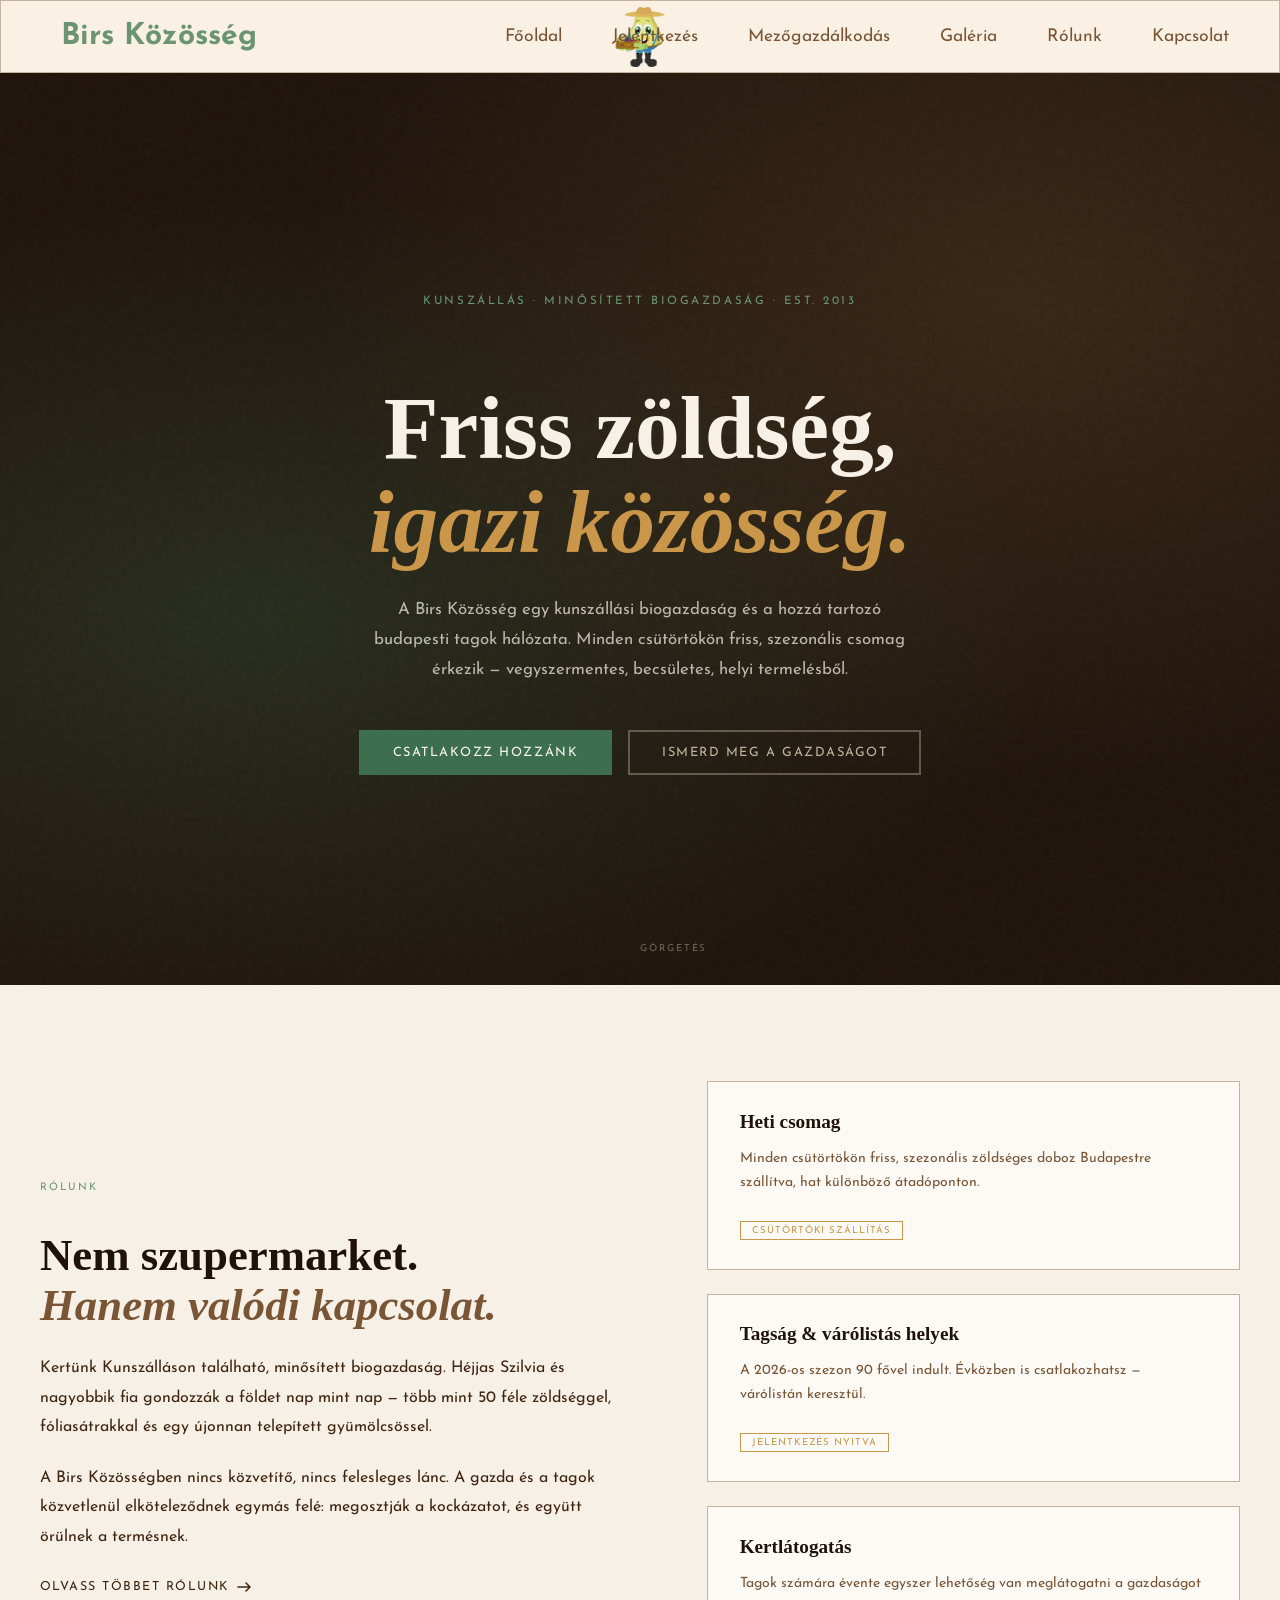
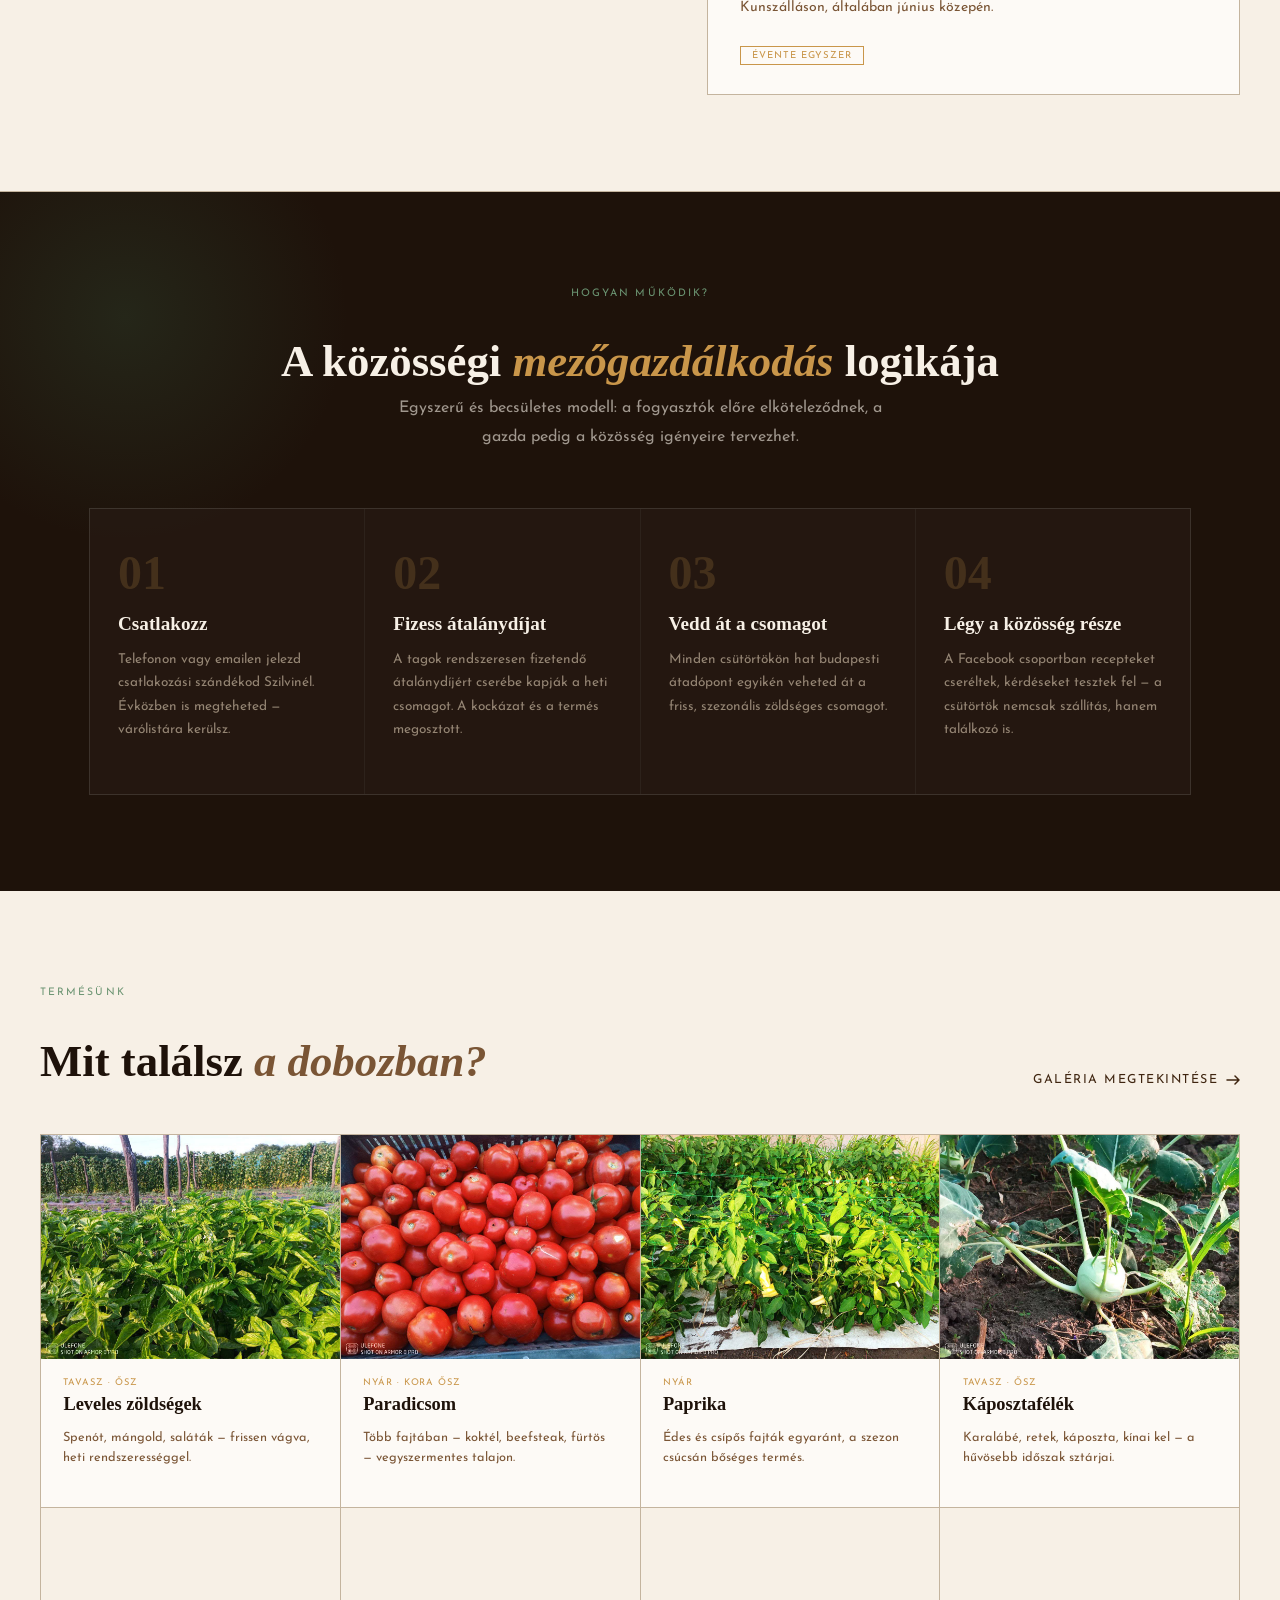
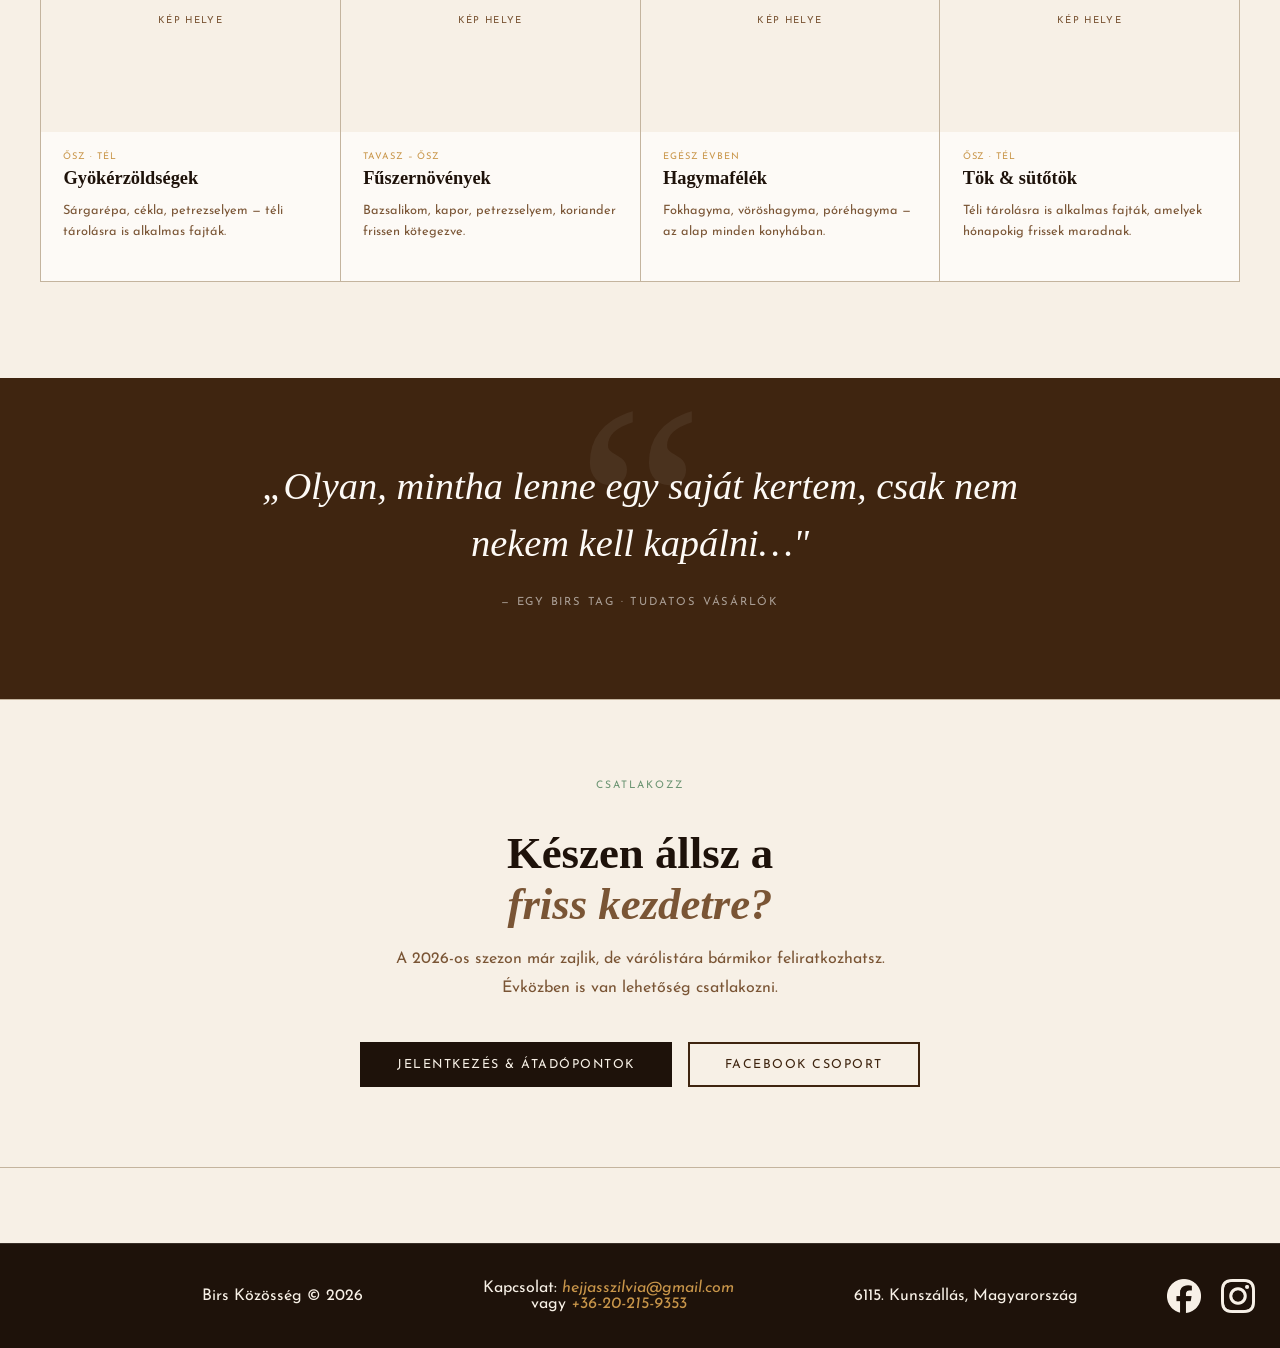
==== commit e2468afe: "quick" ====
--- a/index.html
+++ b/index.html
@@ -890,8 +890,7 @@
             <div class="produce-grid">
                 <div class="produce-card">
                     <div class="produce-img-wrap">
-                        <!-- Kép: img/1.jpg helyett a megfelelő képet adj meg -->
-                        <div class="img-placeholder">Kép helye</div>
+                        <div class="img-placeholder"><img src="img/1.jpg" alt="Leveles"></div>
                     </div>
                     <div class="produce-card-body">
                         <span class="produce-tag">Tavasz · Ősz</span>
@@ -901,7 +900,7 @@
                 </div>
                 <div class="produce-card">
                     <div class="produce-img-wrap">
-                        <div class="img-placeholder">Kép helye</div>
+                        <div class="img-placeholder"><img src="img/paradicsom.jpg" alt="Paradicsom"></div>
                     </div>
                     <div class="produce-card-body">
                         <span class="produce-tag">Nyár · Kora ősz</span>
@@ -911,7 +910,7 @@
                 </div>
                 <div class="produce-card">
                     <div class="produce-img-wrap">
-                        <div class="img-placeholder">Kép helye</div>
+                        <div class="img-placeholder"><img src="img/5.jpg" alt="Paprika"></div>
                     </div>
                     <div class="produce-card-body">
                         <span class="produce-tag">Nyár</span>
@@ -921,12 +920,12 @@
                 </div>
                 <div class="produce-card">
                     <div class="produce-img-wrap">
-                        <div class="img-placeholder">Kép helye</div>
+                        <div class="img-placeholder"><img src="img/2.jpg" alt="Karalábé"></div>
                     </div>
                     <div class="produce-card-body">
                         <span class="produce-tag">Tavasz · Ősz</span>
                         <div class="produce-name">Káposztafélék</div>
-                        <p class="produce-note">Karalábé, brokkoli, káposzta — a hűvösebb időszak sztárjai.</p>
+                        <p class="produce-note">Karalábé, retek, káposzta, kínai kel — a hűvösebb időszak sztárjai.</p>
                     </div>
                 </div>
                 <div class="produce-card">
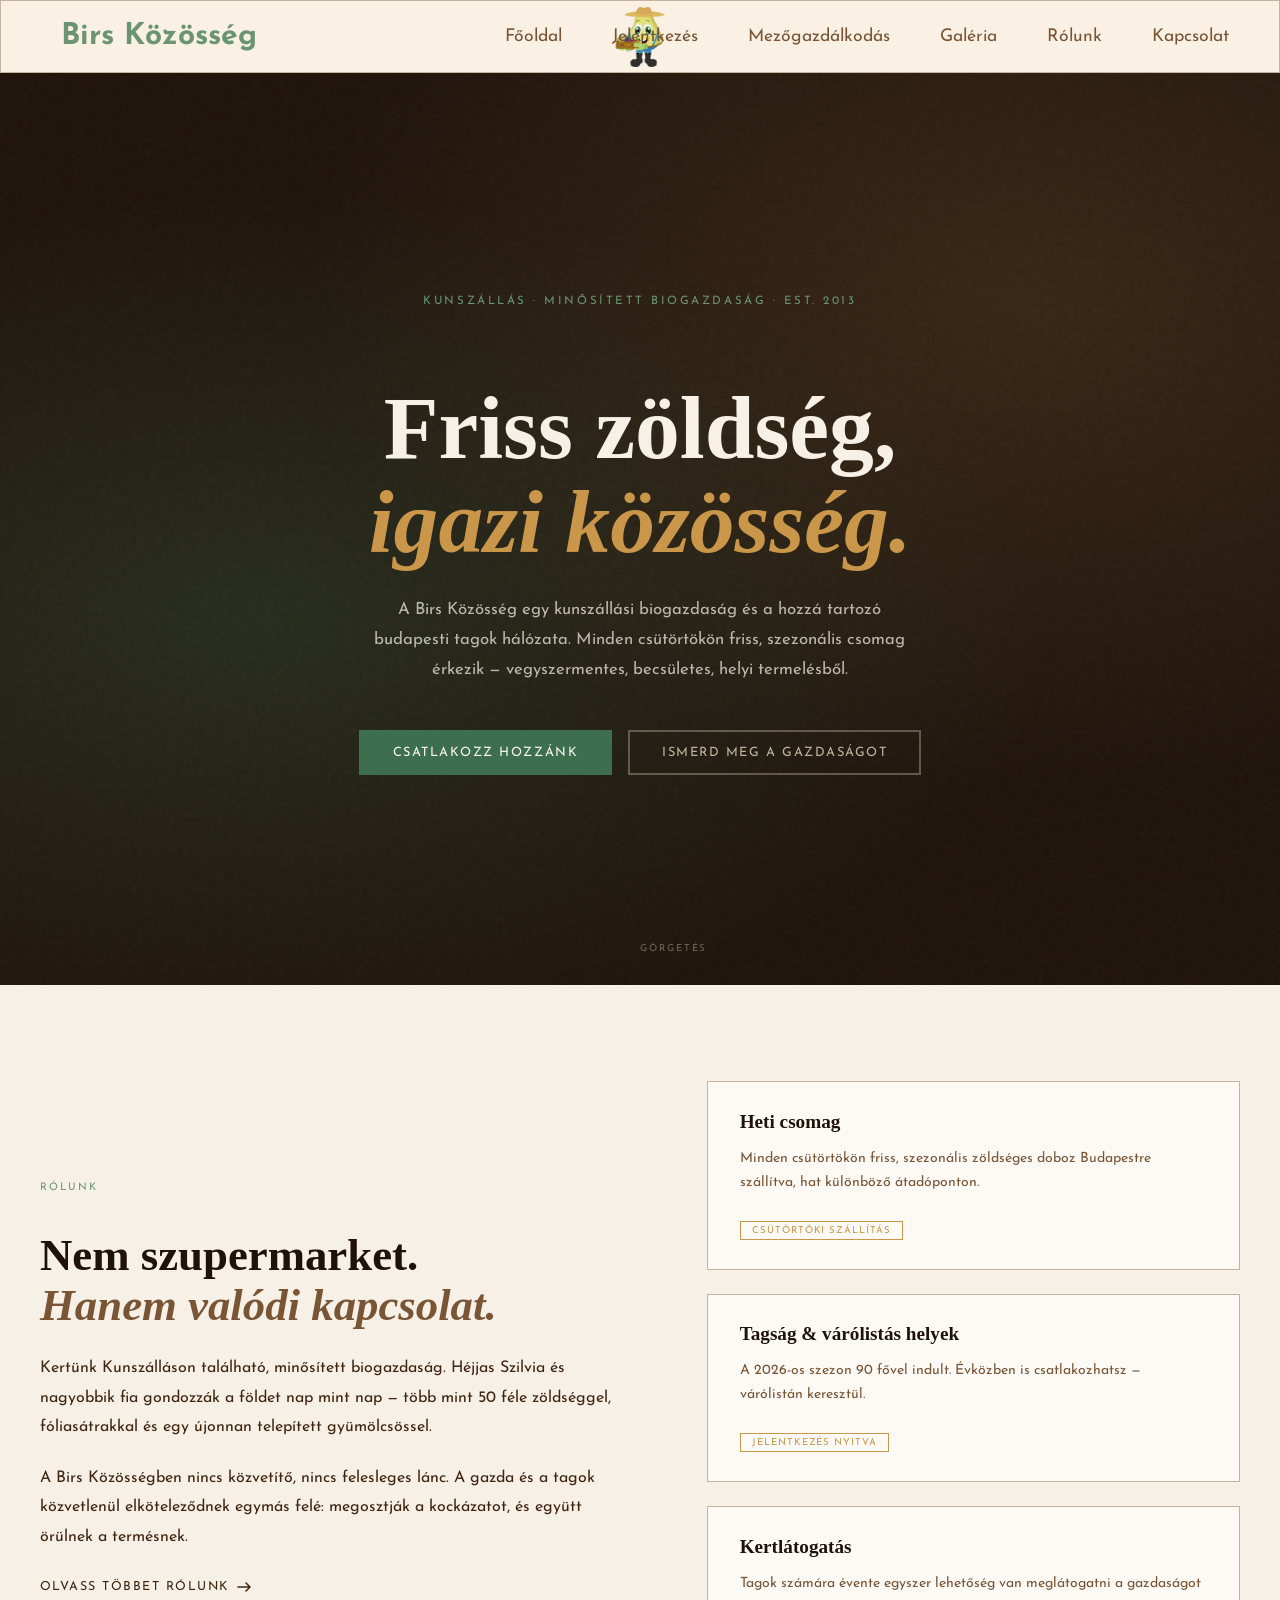
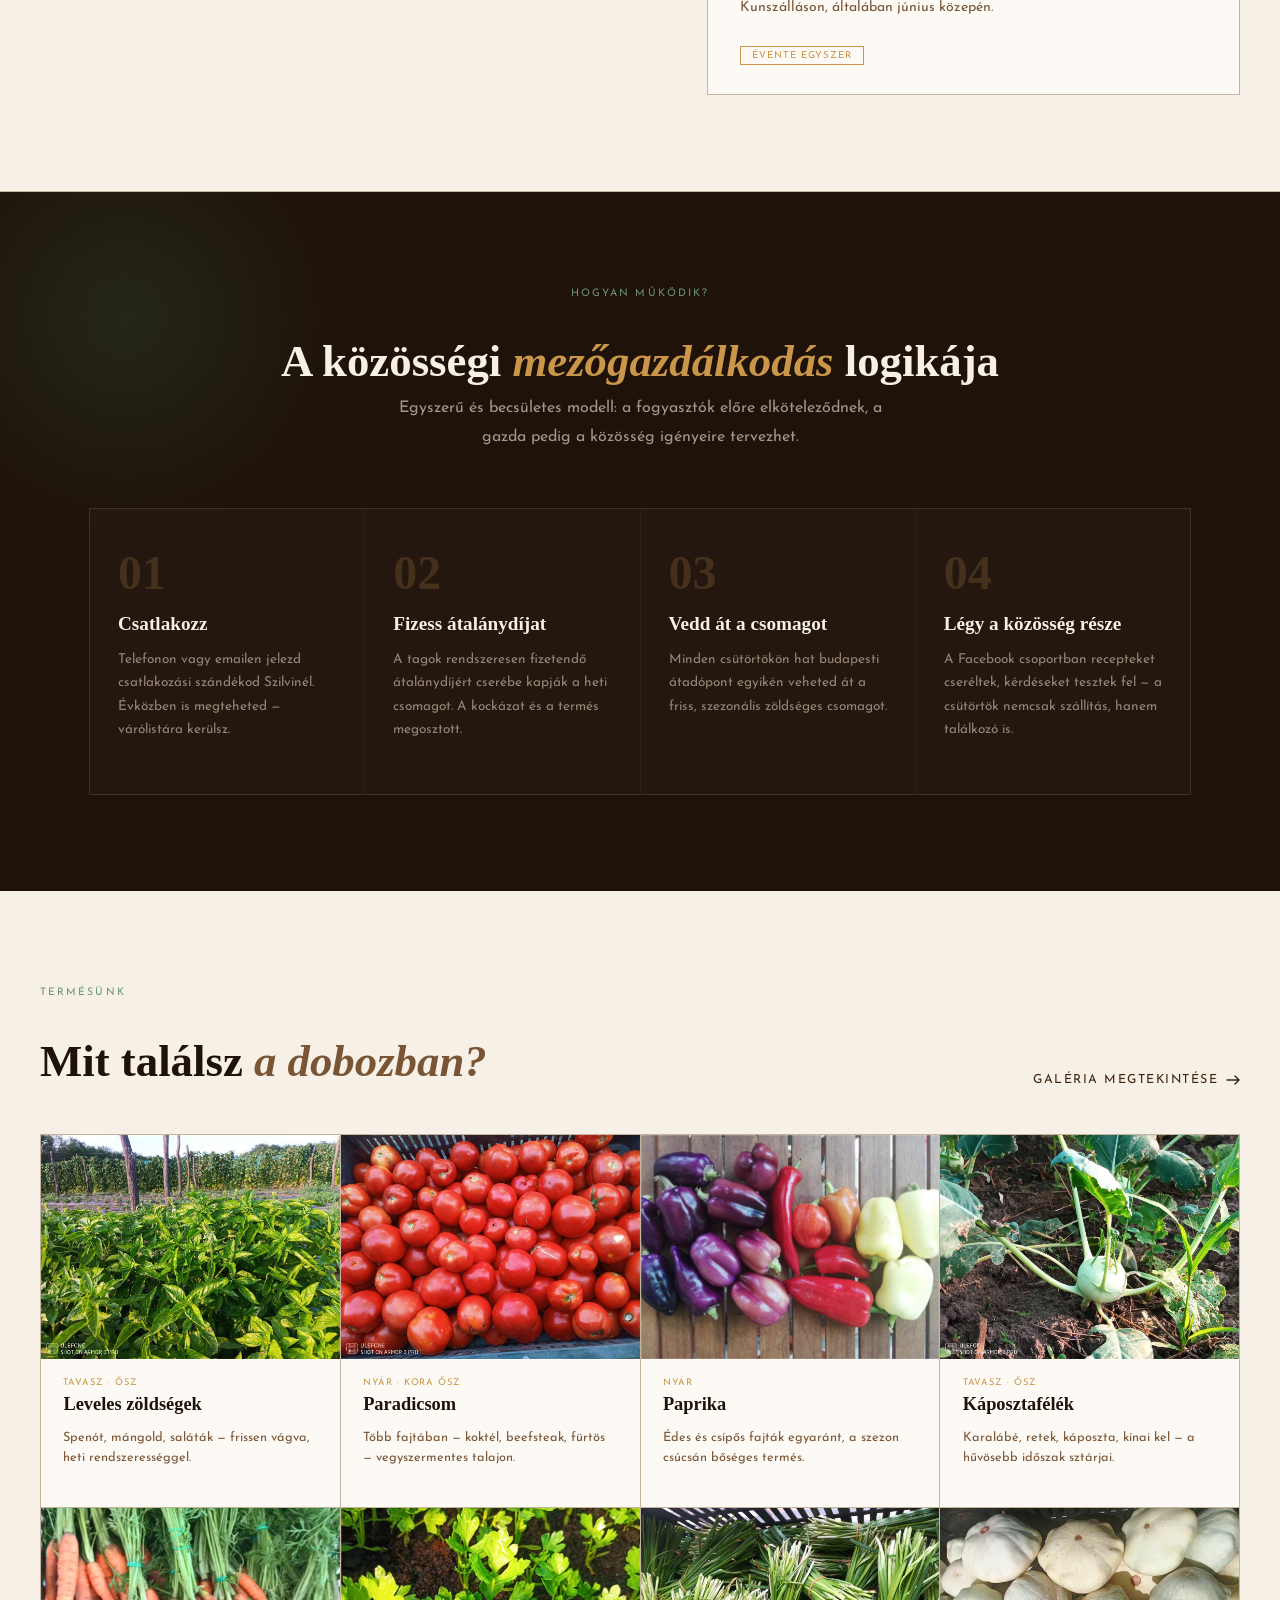
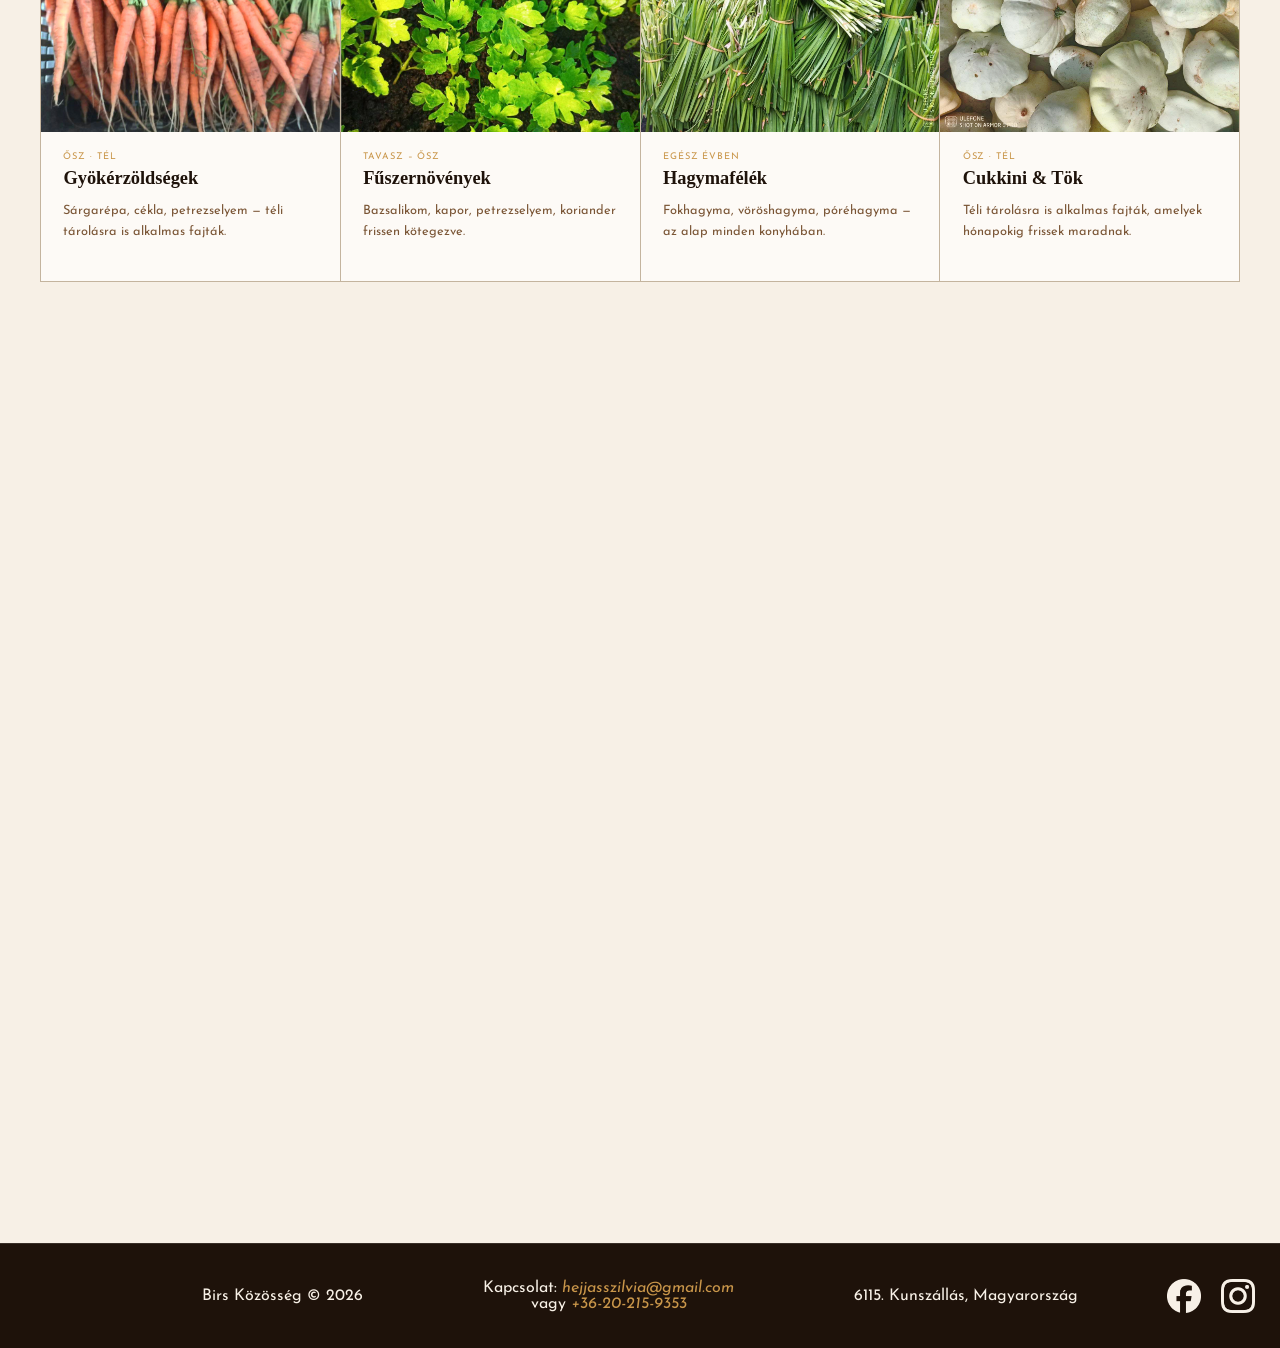
==== commit e669d1eb: "pentek 0:24" ====
--- a/index.html
+++ b/index.html
@@ -910,7 +910,7 @@
                 </div>
                 <div class="produce-card">
                     <div class="produce-img-wrap">
-                        <div class="img-placeholder"><img src="img/5.jpg" alt="Paprika"></div>
+                        <div class="img-placeholder"><img src="img/paprika.jpg" alt="Paprika"></div>
                     </div>
                     <div class="produce-card-body">
                         <span class="produce-tag">Nyár</span>
@@ -930,7 +930,7 @@
                 </div>
                 <div class="produce-card">
                     <div class="produce-img-wrap">
-                        <div class="img-placeholder">Kép helye</div>
+                        <div class="img-placeholder"><img src="img/repa.jpg" alt="Répa"></div>
                     </div>
                     <div class="produce-card-body">
                         <span class="produce-tag">Ősz · Tél</span>
@@ -940,7 +940,7 @@
                 </div>
                 <div class="produce-card">
                     <div class="produce-img-wrap">
-                        <div class="img-placeholder">Kép helye</div>
+                        <div class="img-placeholder"><img src="img/zeller.jpg" alt="Zeller"></div>
                     </div>
                     <div class="produce-card-body">
                         <span class="produce-tag">Tavasz – Ősz</span>
@@ -950,7 +950,7 @@
                 </div>
                 <div class="produce-card">
                     <div class="produce-img-wrap">
-                        <div class="img-placeholder">Kép helye</div>
+                        <div class="img-placeholder"><img src="img/hagyma.jpg" alt="Hagyma"></div>
                     </div>
                     <div class="produce-card-body">
                         <span class="produce-tag">Egész évben</span>
@@ -960,11 +960,11 @@
                 </div>
                 <div class="produce-card">
                     <div class="produce-img-wrap">
-                        <div class="img-placeholder">Kép helye</div>
+                        <div class="img-placeholder"><img src="img/tok.jpg" alt="Csillagtök"></div>
                     </div>
                     <div class="produce-card-body">
                         <span class="produce-tag">Ősz · Tél</span>
-                        <div class="produce-name">Tök & sütőtök</div>
+                        <div class="produce-name">Cukkini & Tök</div>
                         <p class="produce-note">Téli tárolásra is alkalmas fajták, amelyek hónapokig frissek maradnak.</p>
                     </div>
                 </div>
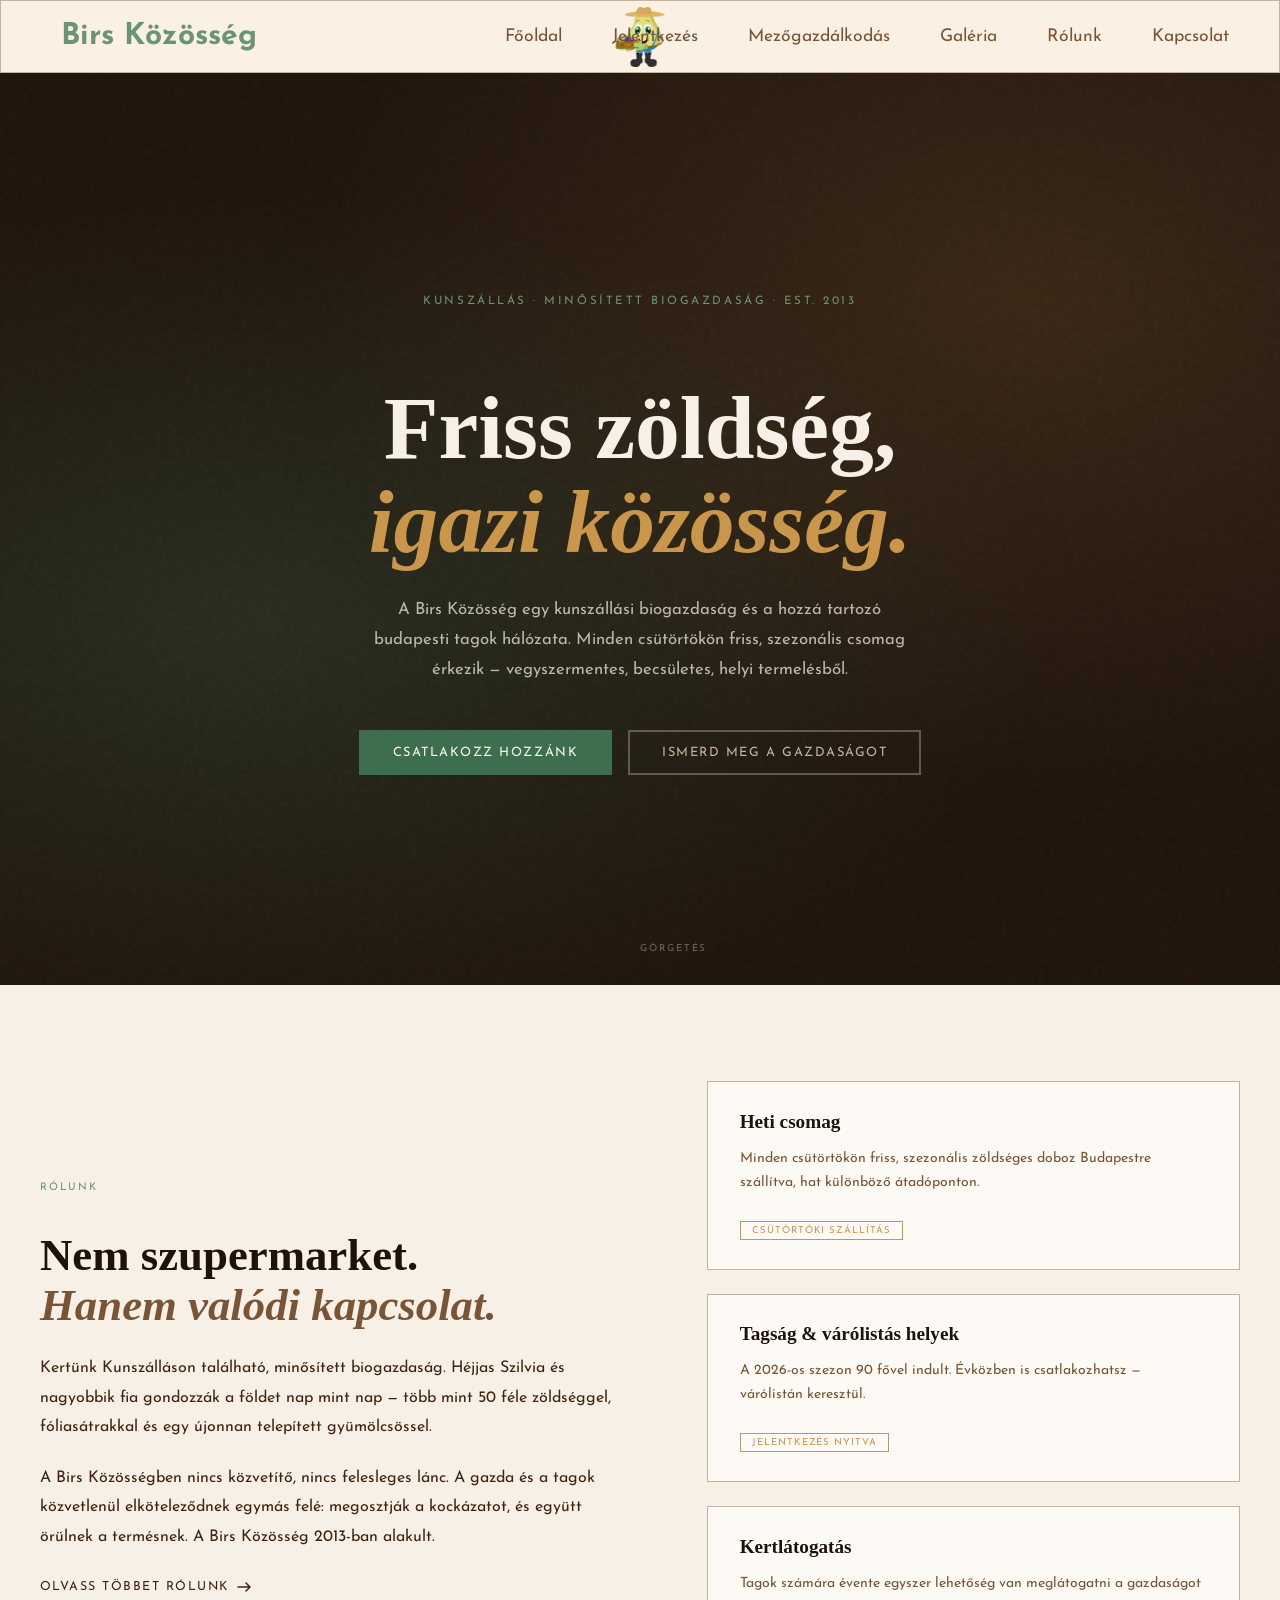
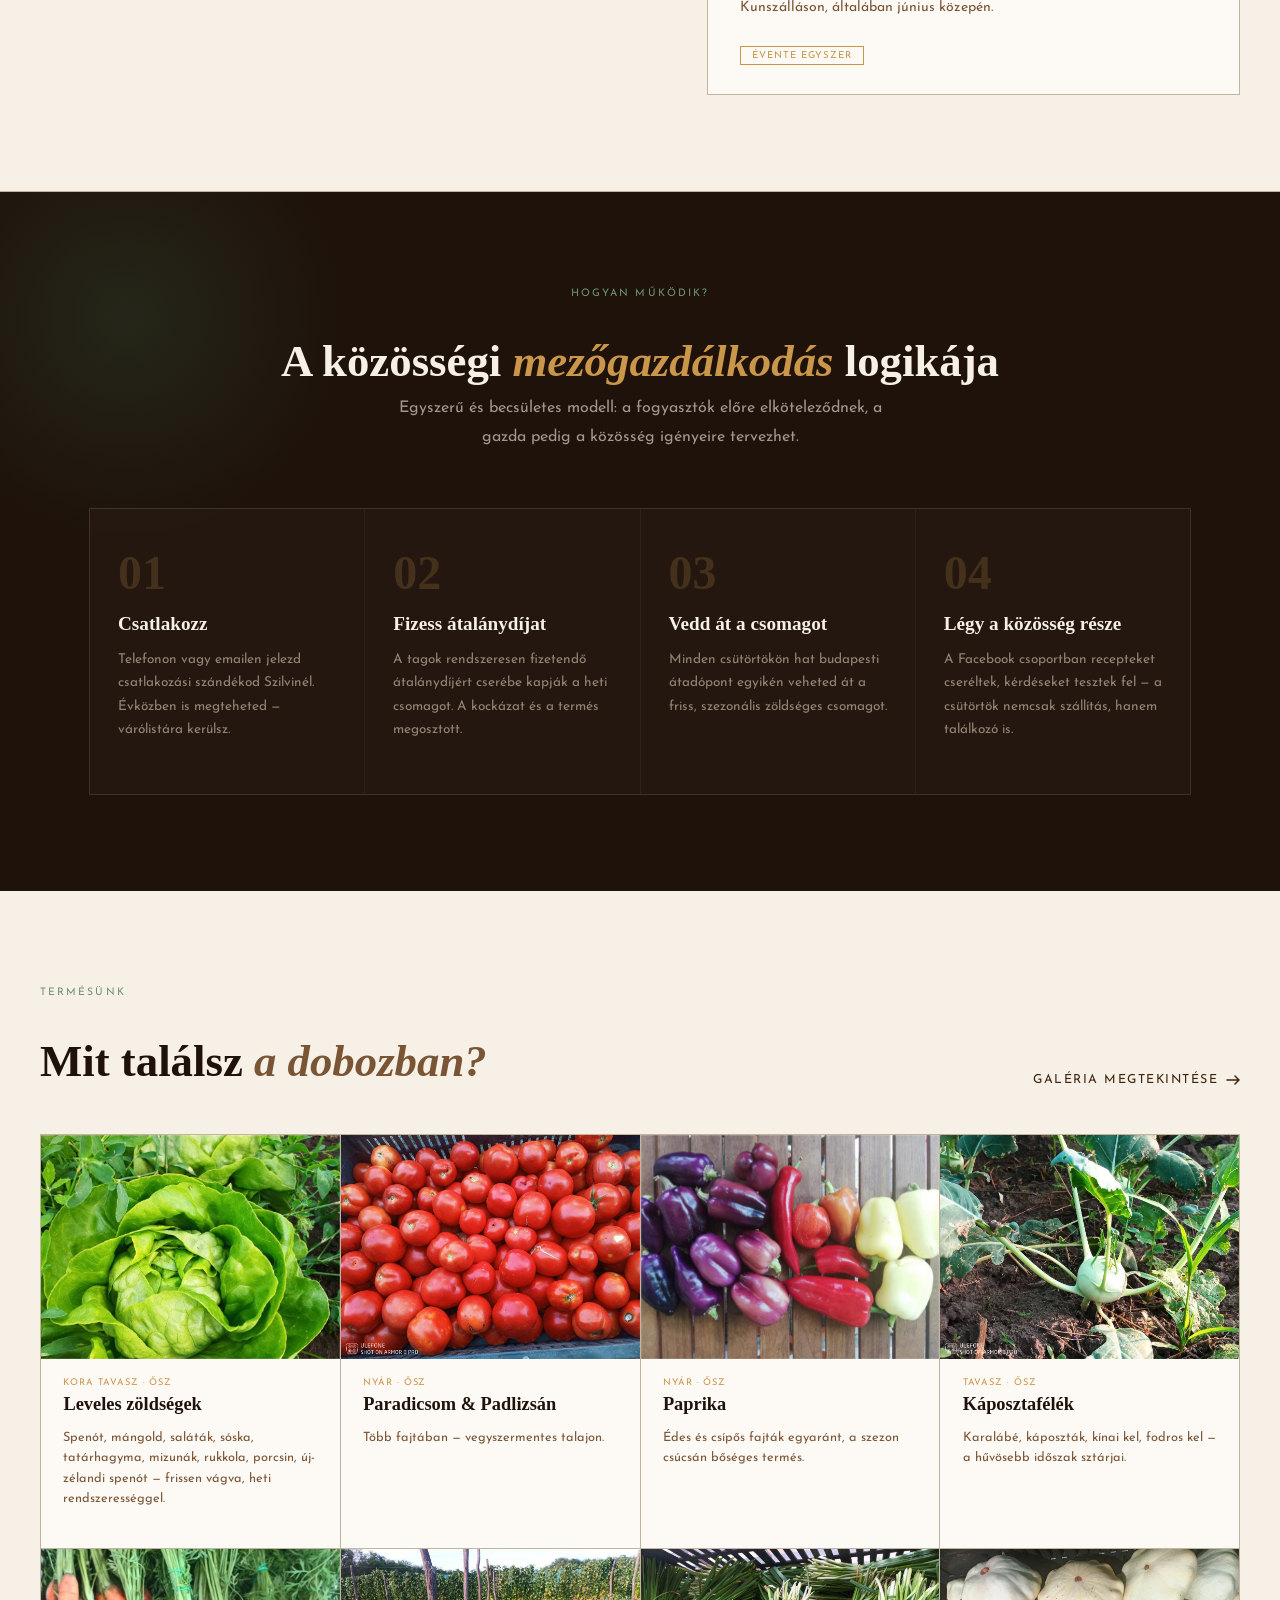
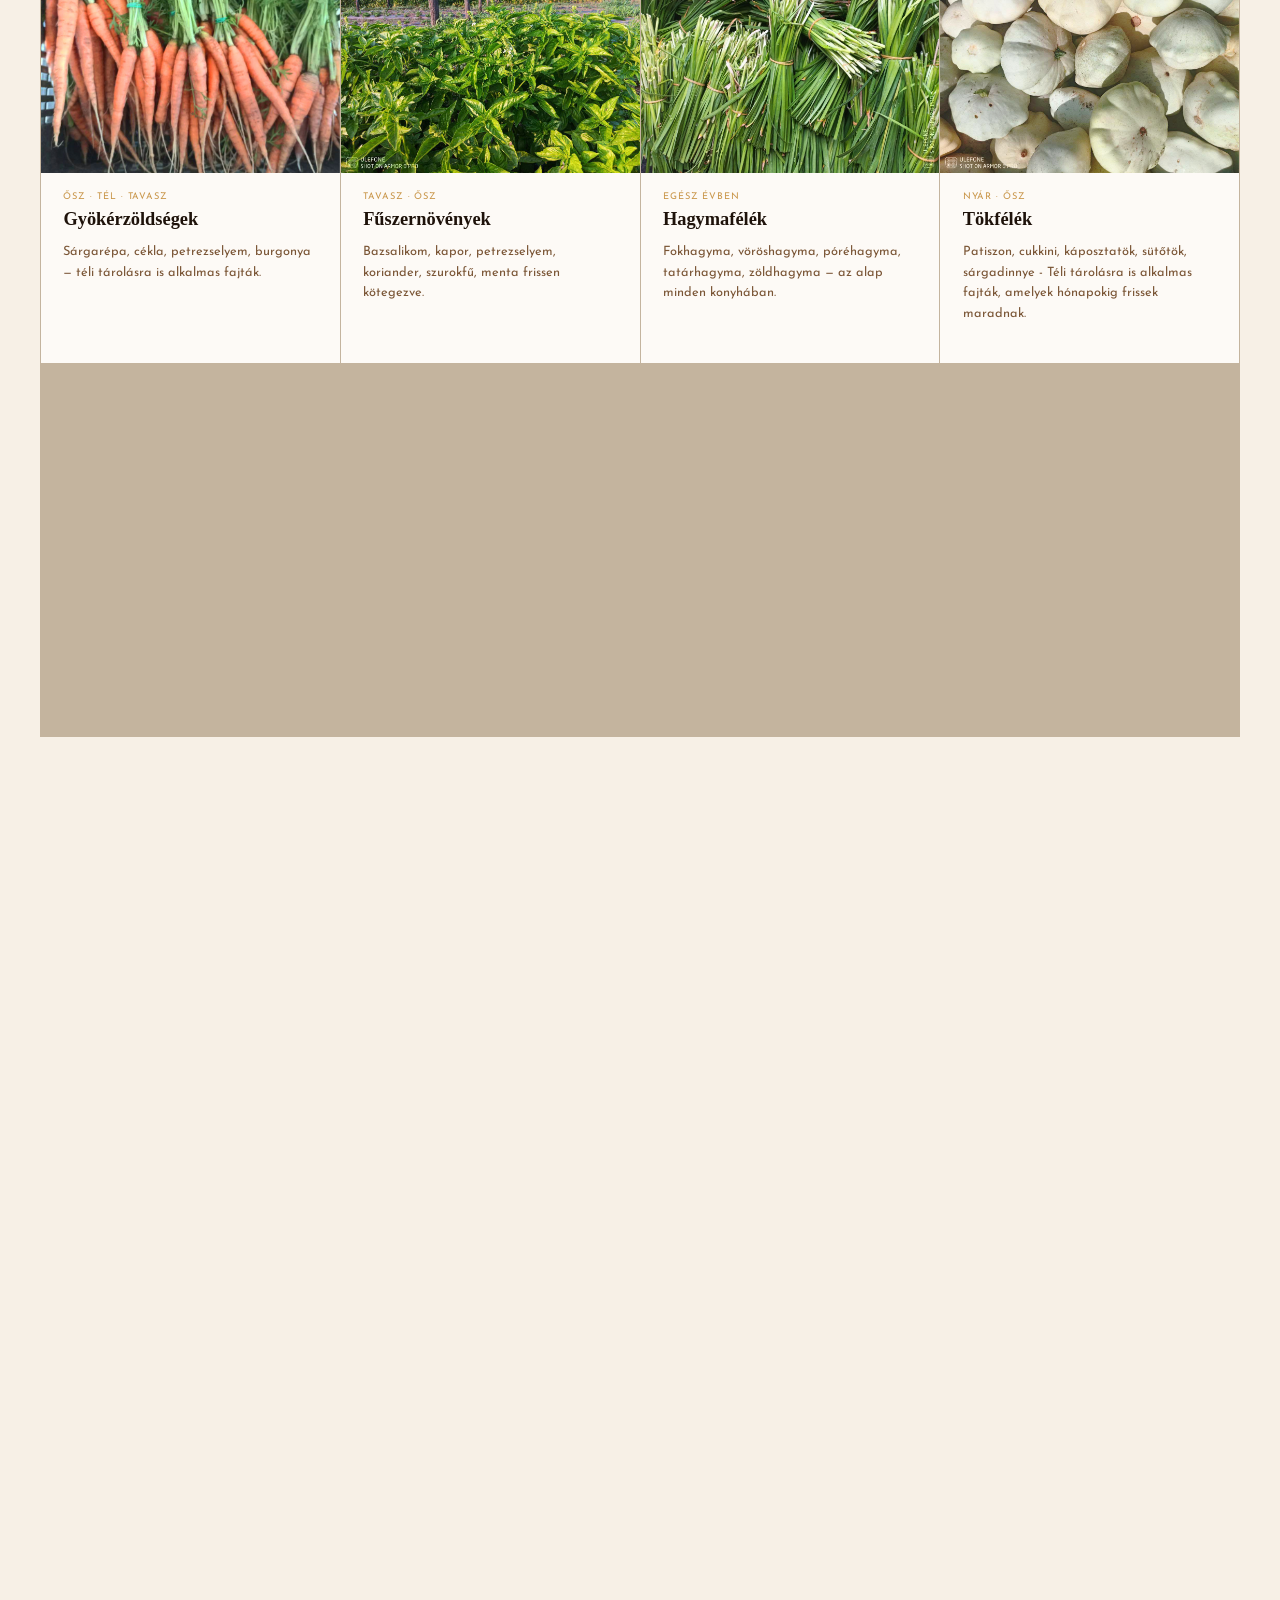
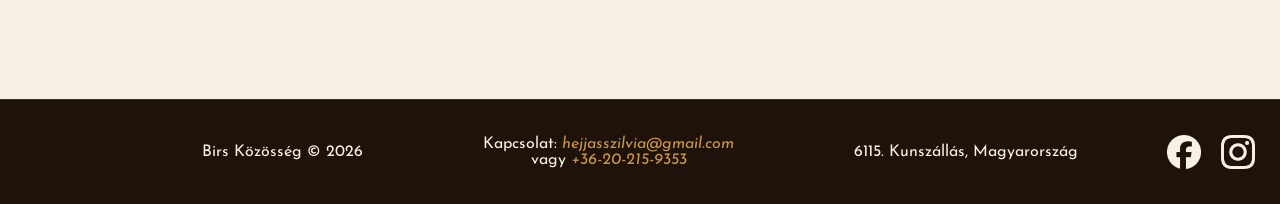
==== commit 18164751: "push push push" ====
--- a/index.html
+++ b/index.html
@@ -818,7 +818,7 @@
                 <span class="section-eyebrow">Rólunk</span>
                 <h2 class="section-title">Nem szupermarket.<br /><em>Hanem valódi kapcsolat.</em></h2>
                 <p>Kertünk Kunszálláson található, minősített biogazdaság. Héjjas Szilvia és nagyobbik fia gondozzák a földet nap mint nap — több mint 50 féle zöldséggel, fóliasátrakkal és egy újonnan telepített gyümölcsössel.</p>
-                <p>A Birs Közösségben nincs közvetítő, nincs felesleges lánc. A gazda és a tagok közvetlenül elköteleződnek egymás felé: megosztják a kockázatot, és együtt örülnek a termésnek.</p>
+                <p>A Birs Közösségben nincs közvetítő, nincs felesleges lánc. A gazda és a tagok közvetlenül elköteleződnek egymás felé: megosztják a kockázatot, és együtt örülnek a termésnek. A Birs Közösség 2013-ban alakult.</p>
                 <a href="rolunk.html" class="text-link">
                     Olvass többet rólunk
                     <svg width="14" height="10" viewBox="0 0 14 10" fill="none"><path d="M1 5h12M9 1l4 4-4 4" stroke="currentColor" stroke-width="1.5" stroke-linecap="round" stroke-linejoin="round"/></svg>
@@ -890,12 +890,12 @@
             <div class="produce-grid">
                 <div class="produce-card">
                     <div class="produce-img-wrap">
-                        <div class="img-placeholder"><img src="img/1.jpg" alt="Leveles"></div>
-                    </div>
-                    <div class="produce-card-body">
-                        <span class="produce-tag">Tavasz · Ősz</span>
+                        <div class="img-placeholder"><img src="img/35.jpg" alt="Leveles"></div>
+                    </div>
+                    <div class="produce-card-body">
+                        <span class="produce-tag">Kora Tavasz · Ősz</span>
                         <div class="produce-name">Leveles zöldségek</div>
-                        <p class="produce-note">Spenót, mángold, saláták — frissen vágva, heti rendszerességgel.</p>
+                        <p class="produce-note">Spenót, mángold, saláták, sóska, tatárhagyma, mizunák, rukkola, porcsin, új-zélandi spenót — frissen vágva, heti rendszerességgel.</p>
                     </div>
                 </div>
                 <div class="produce-card">
@@ -903,9 +903,9 @@
                         <div class="img-placeholder"><img src="img/paradicsom.jpg" alt="Paradicsom"></div>
                     </div>
                     <div class="produce-card-body">
-                        <span class="produce-tag">Nyár · Kora ősz</span>
-                        <div class="produce-name">Paradicsom</div>
-                        <p class="produce-note">Több fajtában — koktél, beefsteak, fürtös — vegyszermentes talajon.</p>
+                        <span class="produce-tag">Nyár · Ősz</span>
+                        <div class="produce-name">Paradicsom & Padlizsán</div>
+                        <p class="produce-note">Több fajtában — vegyszermentes talajon.</p>
                     </div>
                 </div>
                 <div class="produce-card">
@@ -913,7 +913,7 @@
                         <div class="img-placeholder"><img src="img/paprika.jpg" alt="Paprika"></div>
                     </div>
                     <div class="produce-card-body">
-                        <span class="produce-tag">Nyár</span>
+                        <span class="produce-tag">Nyár · Ősz</span>
                         <div class="produce-name">Paprika</div>
                         <p class="produce-note">Édes és csípős fajták egyaránt, a szezon csúcsán bőséges termés.</p>
                     </div>
@@ -925,7 +925,7 @@
                     <div class="produce-card-body">
                         <span class="produce-tag">Tavasz · Ősz</span>
                         <div class="produce-name">Káposztafélék</div>
-                        <p class="produce-note">Karalábé, retek, káposzta, kínai kel — a hűvösebb időszak sztárjai.</p>
+                        <p class="produce-note">Karalábé, káposzták, kínai kel, fodros kel — a hűvösebb időszak sztárjai.</p>
                     </div>
                 </div>
                 <div class="produce-card">
@@ -933,19 +933,19 @@
                         <div class="img-placeholder"><img src="img/repa.jpg" alt="Répa"></div>
                     </div>
                     <div class="produce-card-body">
-                        <span class="produce-tag">Ősz · Tél</span>
+                        <span class="produce-tag">Ősz · Tél · Tavasz</span>
                         <div class="produce-name">Gyökérzöldségek</div>
-                        <p class="produce-note">Sárgarépa, cékla, petrezselyem — téli tárolásra is alkalmas fajták.</p>
-                    </div>
-                </div>
-                <div class="produce-card">
-                    <div class="produce-img-wrap">
-                        <div class="img-placeholder"><img src="img/zeller.jpg" alt="Zeller"></div>
-                    </div>
-                    <div class="produce-card-body">
-                        <span class="produce-tag">Tavasz – Ősz</span>
+                        <p class="produce-note">Sárgarépa, cékla, petrezselyem, burgonya — téli tárolásra is alkalmas fajták.</p>
+                    </div>
+                </div>
+                <div class="produce-card">
+                    <div class="produce-img-wrap">
+                        <div class="img-placeholder"><img src="img/1.jpg" alt="Zeller"></div>
+                    </div>
+                    <div class="produce-card-body">
+                        <span class="produce-tag">Tavasz · Ősz</span>
                         <div class="produce-name">Fűszernövények</div>
-                        <p class="produce-note">Bazsalikom, kapor, petrezselyem, koriander frissen kötegezve.</p>
+                        <p class="produce-note">Bazsalikom, kapor, petrezselyem, koriander, szurokfű, menta frissen kötegezve.</p>
                     </div>
                 </div>
                 <div class="produce-card">
@@ -955,7 +955,7 @@
                     <div class="produce-card-body">
                         <span class="produce-tag">Egész évben</span>
                         <div class="produce-name">Hagymafélék</div>
-                        <p class="produce-note">Fokhagyma, vöröshagyma, póréhagyma — az alap minden konyhában.</p>
+                        <p class="produce-note">Fokhagyma, vöröshagyma, póréhagyma, tatárhagyma, zöldhagyma — az alap minden konyhában.</p>
                     </div>
                 </div>
                 <div class="produce-card">
@@ -963,9 +963,49 @@
                         <div class="img-placeholder"><img src="img/tok.jpg" alt="Csillagtök"></div>
                     </div>
                     <div class="produce-card-body">
-                        <span class="produce-tag">Ősz · Tél</span>
-                        <div class="produce-name">Cukkini & Tök</div>
-                        <p class="produce-note">Téli tárolásra is alkalmas fajták, amelyek hónapokig frissek maradnak.</p>
+                        <span class="produce-tag">Nyár · Ősz</span>
+                        <div class="produce-name">Tökfélék</div>
+                        <p class="produce-note">Patiszon, cukkini, káposztatök, sütőtök, sárgadinnye - Téli tárolásra is alkalmas fajták, amelyek hónapokig frissek maradnak.</p>
+                    </div>
+                </div>
+                <div class="produce-card">
+                    <div class="produce-img-wrap">
+                        <div class="img-placeholder"><img src="img/50.jpg" alt="Csillagtök"></div>
+                    </div>
+                    <div class="produce-card-body">
+                        <span class="produce-tag">Nyár · Ősz</span>
+                        <div class="produce-name">Gyümölcsok</div>
+                        <p class="produce-note">Birskörte, őszibarack, szilva</p>
+                    </div>
+                </div>
+                <div class="produce-card">
+                    <div class="produce-img-wrap">
+                        <div class="img-placeholder"><img src="img/szolo.jpg" alt="Csillagtök"></div>
+                    </div>
+                    <div class="produce-card-body">
+                        <span class="produce-tag">Ősz</span>
+                        <div class="produce-name">Szőlő</div>
+                        <p class="produce-note">Több csemegeszőlő fajta</p>
+                    </div>
+                </div>
+                <div class="produce-card">
+                    <div class="produce-img-wrap">
+                        <div class="img-placeholder"><img src="img/retek.jpg" alt="Csillagtök"></div>
+                    </div>
+                    <div class="produce-card-body">
+                        <span class="produce-tag">Tavasz · Ősz</span>
+                        <div class="produce-name">Retekfélék</div>
+                        <p class="produce-note">Hónapos piros retek, francia retek, jégcsap retek, sörretek, fekete retek</p>
+                    </div>
+                </div>
+                <div class="produce-card">
+                    <div class="produce-img-wrap">
+                        <div class="img-placeholder"><img src="img/rebarbara.jpg" alt="Csillagtök"></div>
+                    </div>
+                    <div class="produce-card-body">
+                        <span class="produce-tag">Egész évben</span>
+                        <div class="produce-name">Különlegességek</div>
+                        <p class="produce-note">Rebarbara, édeskömény, torma, futóbab(zöldbab), levendula</p>
                     </div>
                 </div>
             </div>
--- a/style.css
+++ b/style.css
@@ -28,7 +28,7 @@
 }
 
 .ease-in {
-    animation-delay:calc(var(--animation-delay, 0s) / 4);
+    animation-delay:calc(var(--animation-delay, 0s) / 5);
 }
 
 ::-webkit-scrollbar {
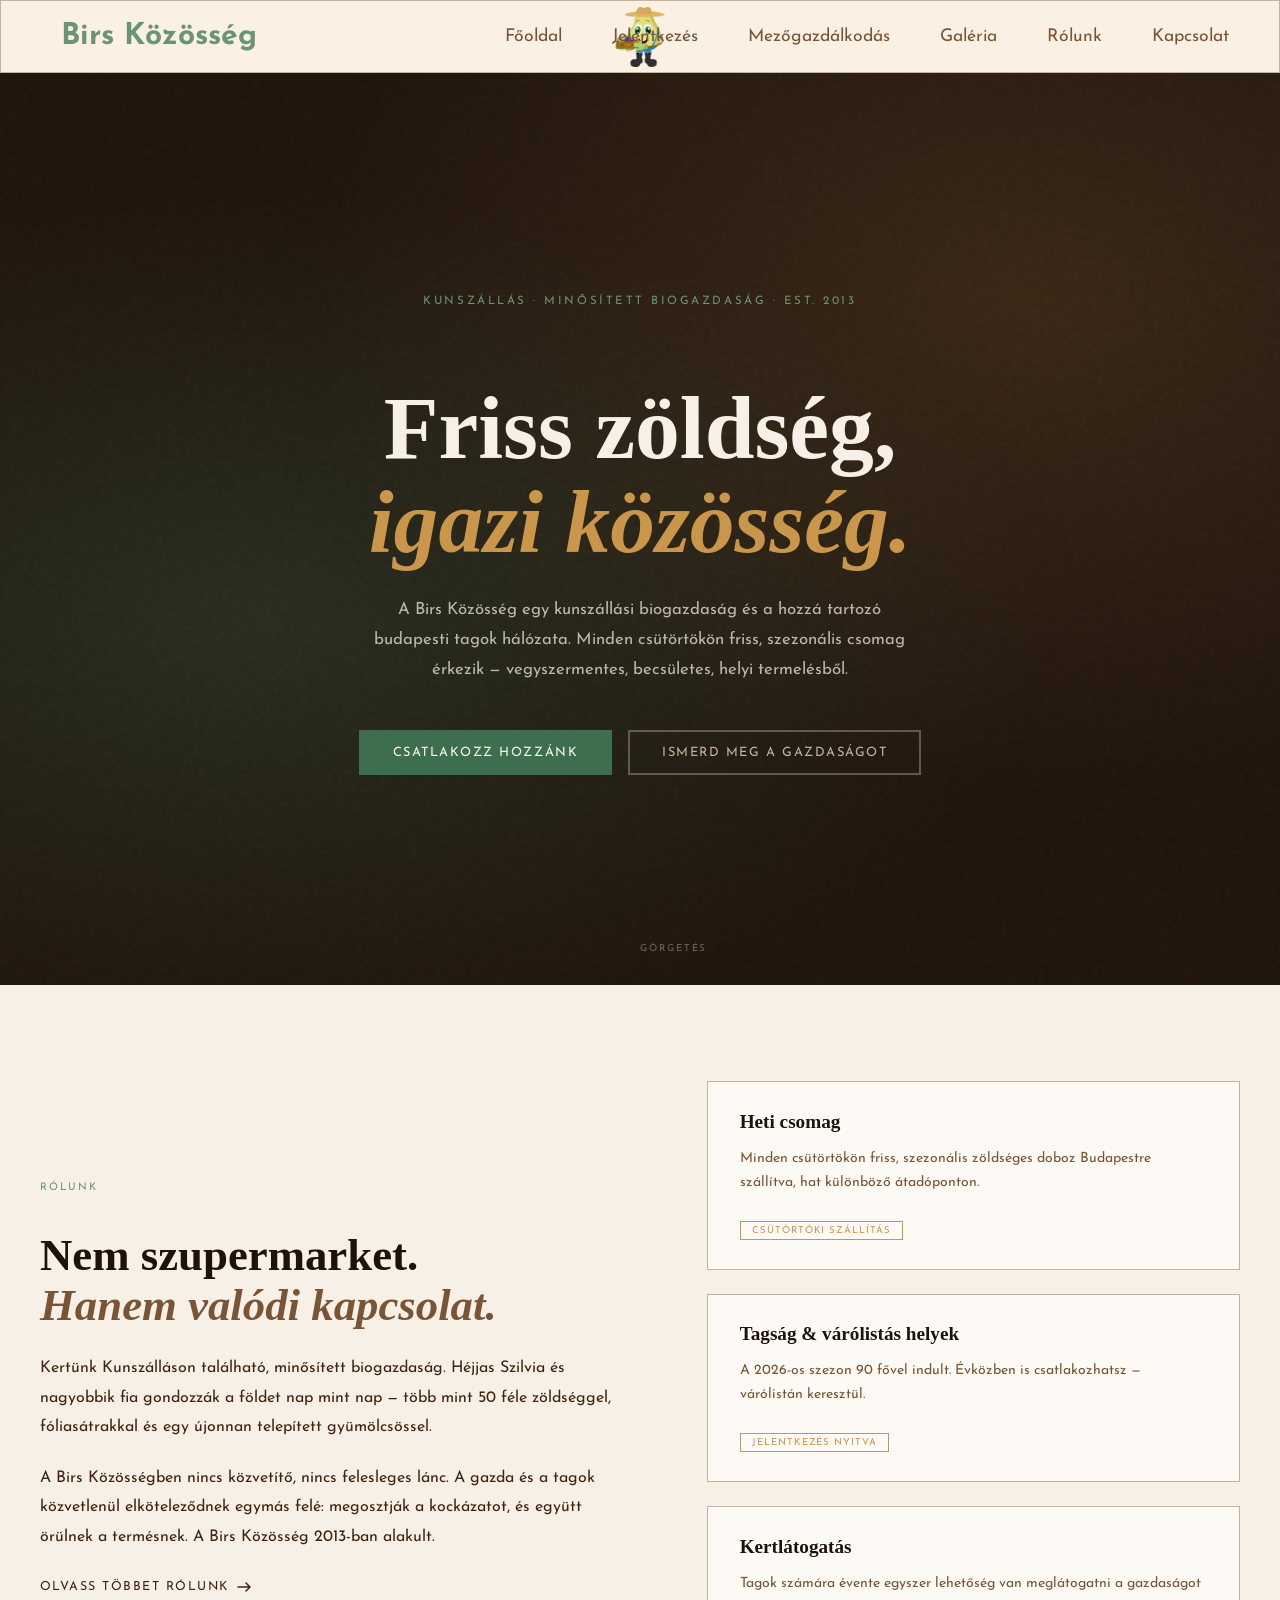
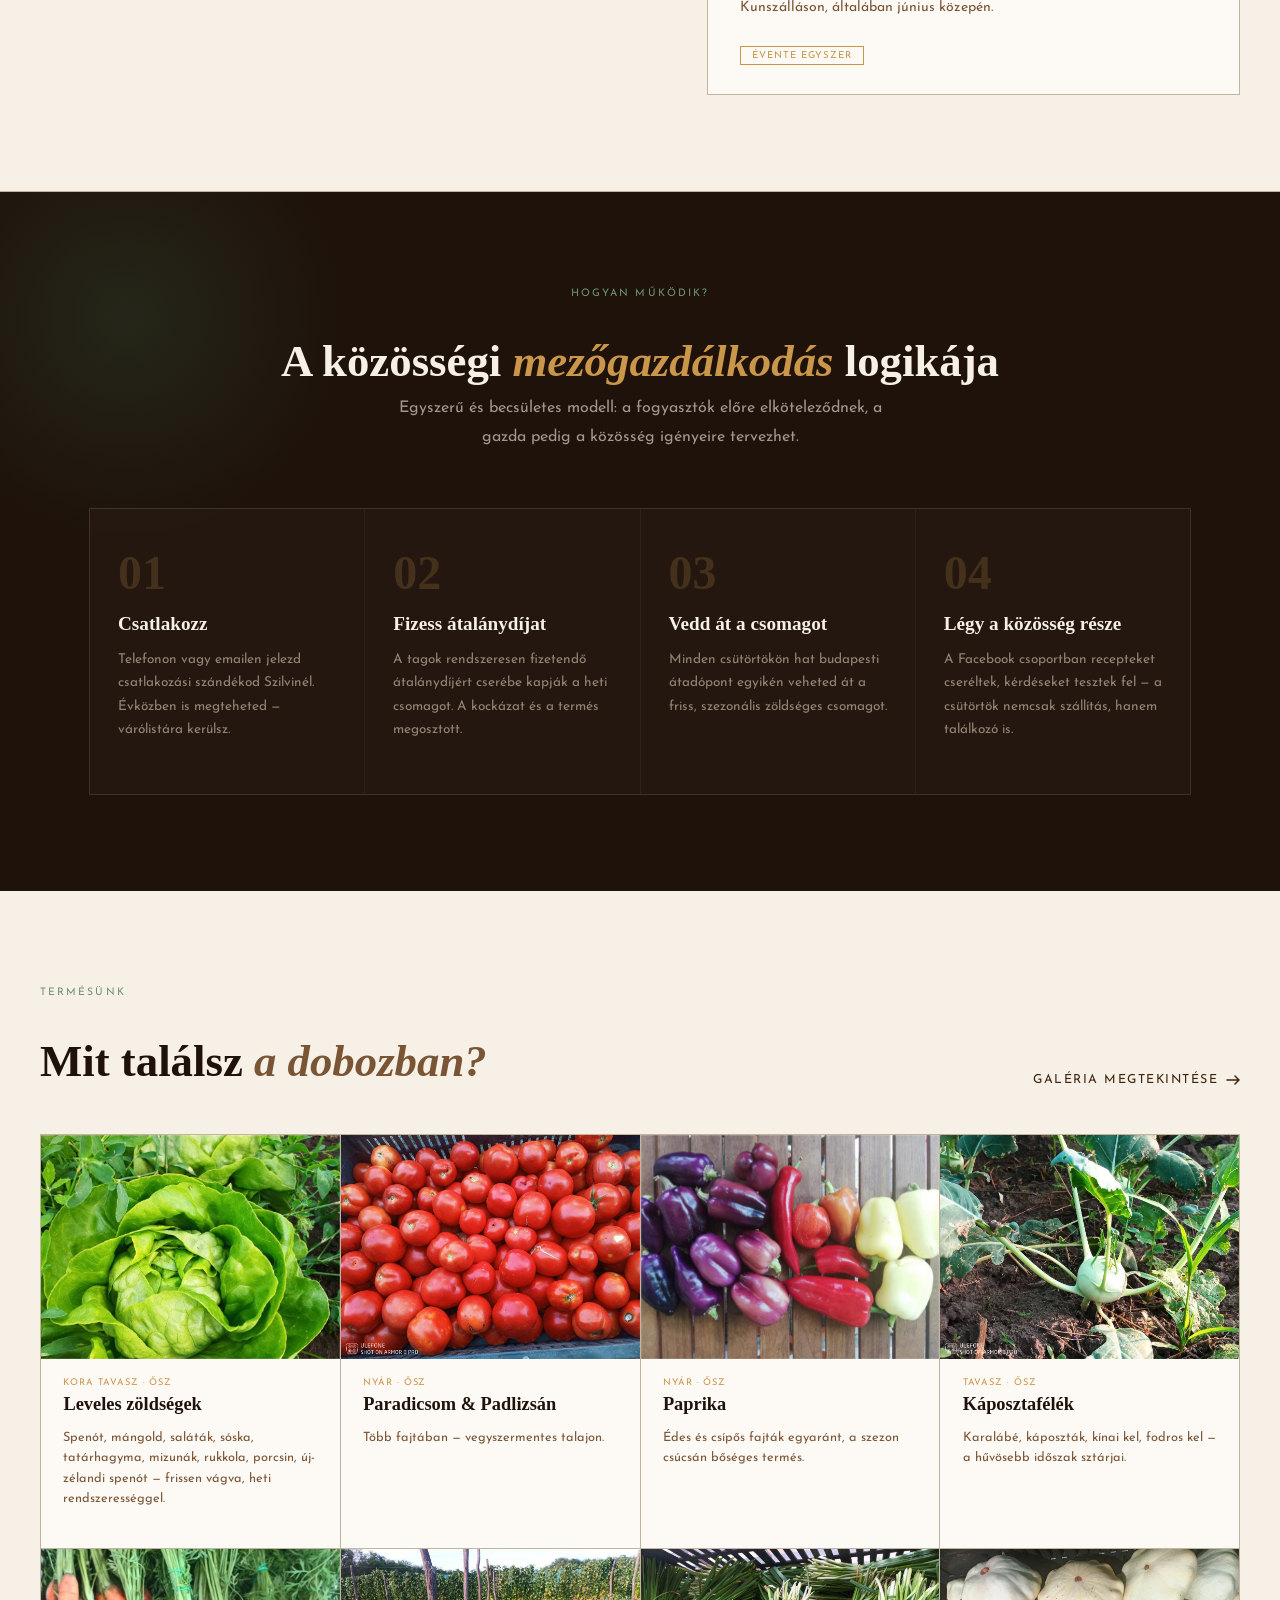
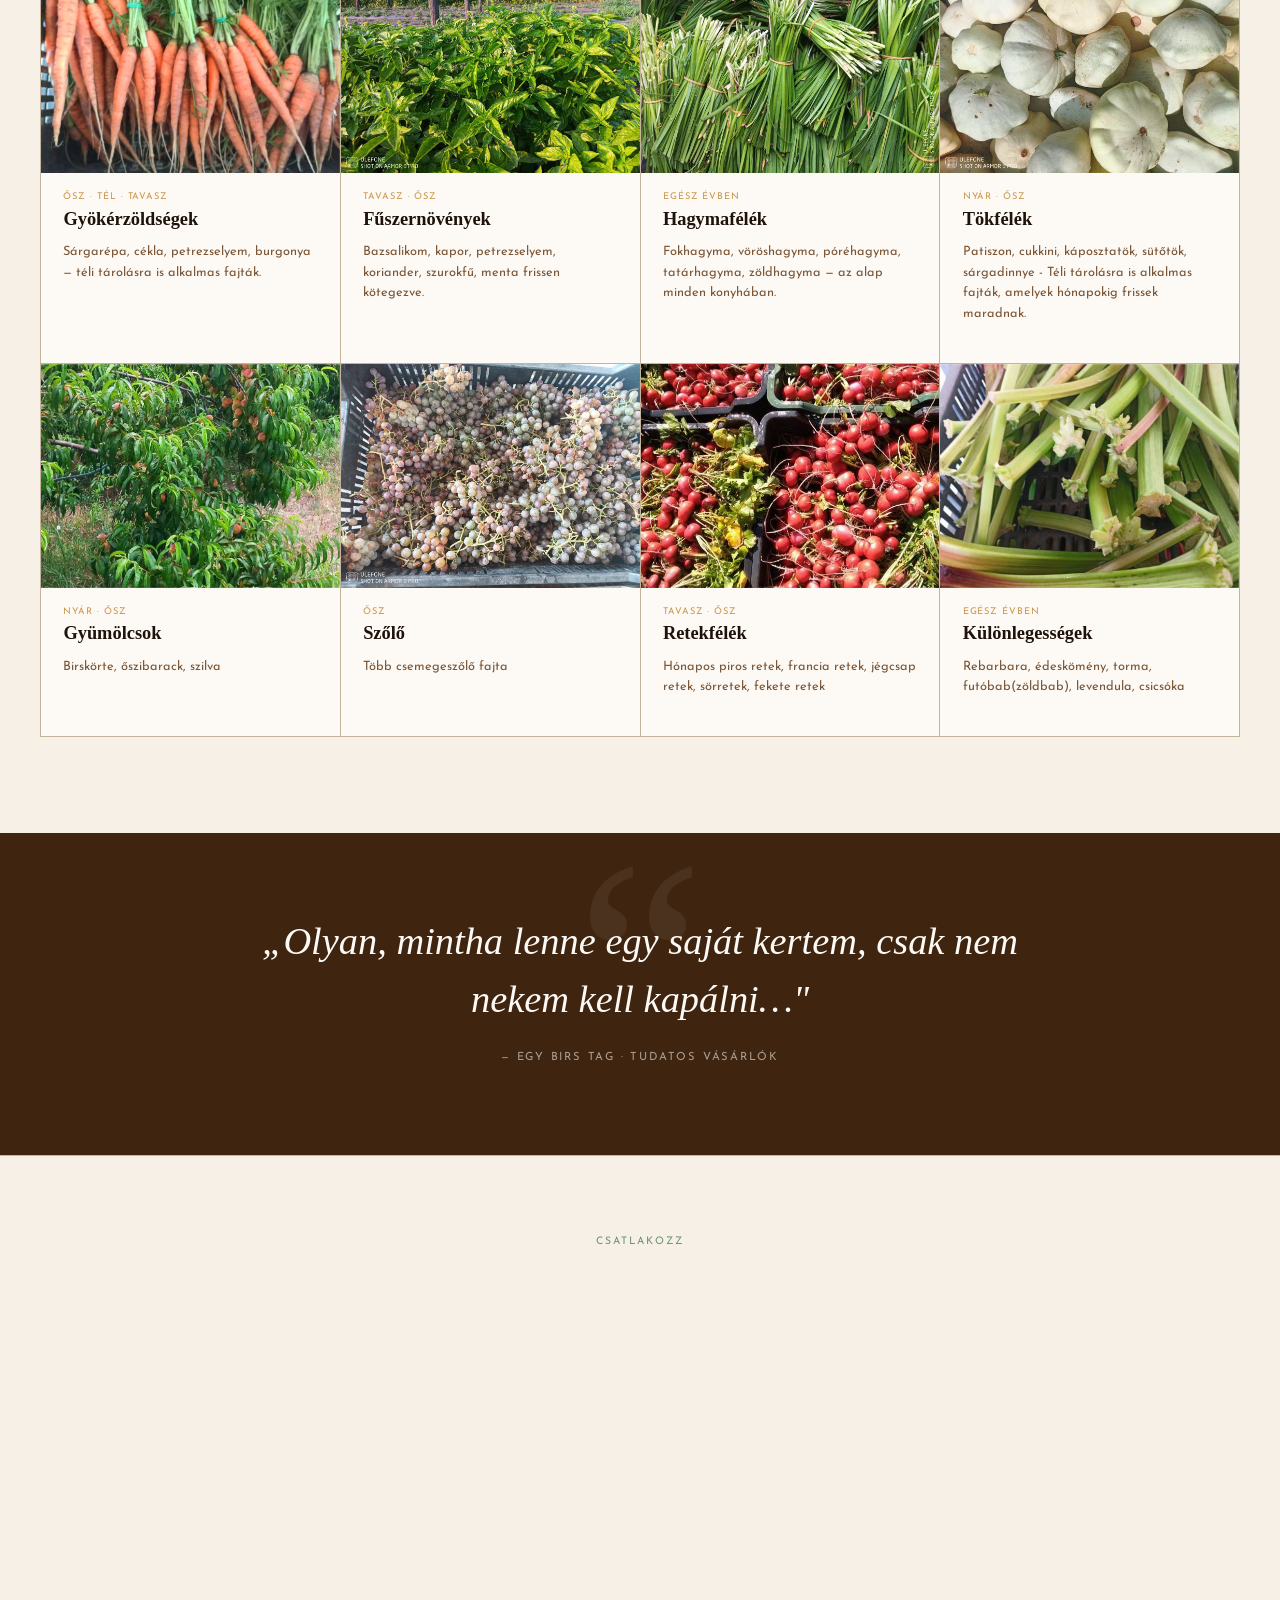
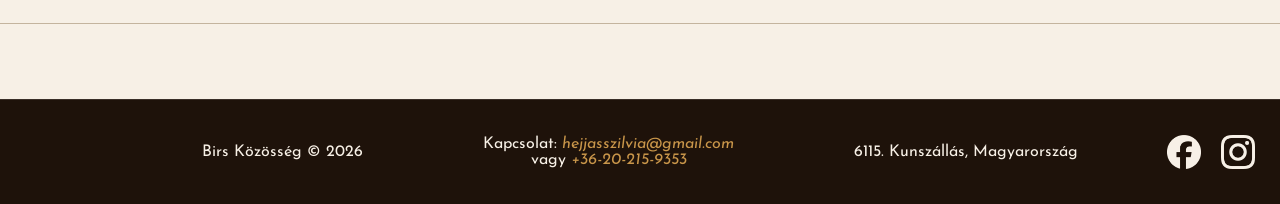
==== commit b4da4201: "kesz , mar csak emailt kel la tudatosonkak" ====
--- a/index.html
+++ b/index.html
@@ -1005,7 +1005,7 @@
                     <div class="produce-card-body">
                         <span class="produce-tag">Egész évben</span>
                         <div class="produce-name">Különlegességek</div>
-                        <p class="produce-note">Rebarbara, édeskömény, torma, futóbab(zöldbab), levendula</p>
+                        <p class="produce-note">Rebarbara, édeskömény, torma, futóbab(zöldbab), levendula, csicsóka</p>
                     </div>
                 </div>
             </div>
